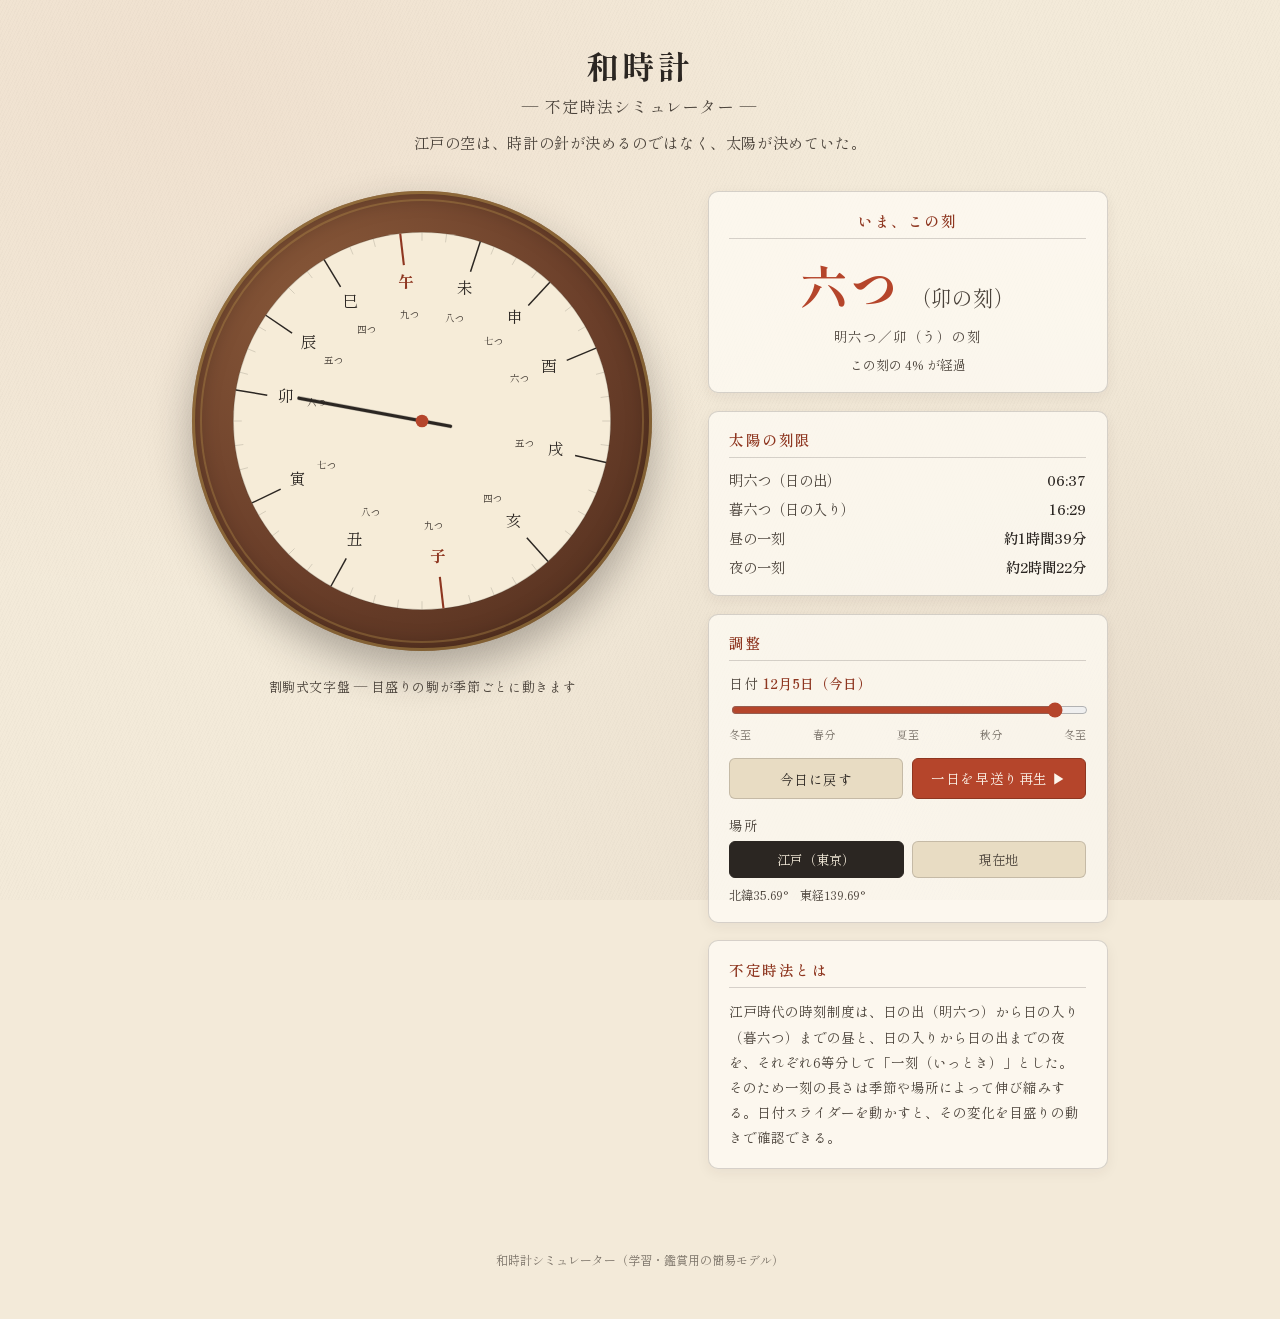
==== index_standalone.html @ 73588794 "Refactor code structure for improved readability and maintainability" ====
<!DOCTYPE html>
<html lang="ja">
<head>
<meta charset="UTF-8">
<meta name="viewport" content="width=device-width, initial-scale=1.0">
<title>和時計 ― 不定時法シミュレーター</title>
<link rel="icon" href="data:image/svg+xml,%3Csvg xmlns='http://www.w3.org/2000/svg' viewBox='0 0 100 100'%3E%3Ccircle cx='50' cy='50' r='46' fill='%236b3f2a'/%3E%3Ccircle cx='50' cy='50' r='36' fill='%23f3ead9'/%3E%3Cline x1='50' y1='50' x2='50' y2='20' stroke='%232b2622' stroke-width='4' stroke-linecap='round'/%3E%3Cline x1='50' y1='50' x2='68' y2='58' stroke='%232b2622' stroke-width='4' stroke-linecap='round'/%3E%3C/svg%3E">
<style>
:root {
  --washi: #f3ead9;
  --washi-dark: #e8dcc3;
  --ink: #2b2622;
  --ink-soft: #4a423a;
  --wood: #6b3f2a;
  --wood-dark: #4a2a1a;
  --wood-light: #8a5a3a;
  --vermillion: #b5452b;
  --vermillion-dark: #8e3620;
  --gold: #b8934a;
  --line: rgba(43, 38, 34, 0.18);
  --shadow: rgba(43, 38, 34, 0.35);
  font-size: 16px;
}

* {
  box-sizing: border-box;
}

html, body {
  margin: 0;
  padding: 0;
}

body {
  font-family: "Shippori Mincho", "Zen Old Mincho", "Hiragino Mincho ProN", serif;
  color: var(--ink);
  background-color: var(--washi);
  min-height: 100vh;
  position: relative;
  overflow-x: hidden;
}

.washi-bg {
  position: fixed;
  inset: 0;
  z-index: -1;
  background:
    radial-gradient(ellipse at 15% 10%, rgba(181, 69, 43, 0.06), transparent 45%),
    radial-gradient(ellipse at 85% 90%, rgba(107, 63, 42, 0.08), transparent 50%),
    repeating-linear-gradient(115deg, rgba(43,38,34,0.02) 0px, rgba(43,38,34,0.02) 1px, transparent 1px, transparent 3px),
    var(--washi);
}

.site-header {
  text-align: center;
  padding: 2.6rem 1rem 1.4rem;
}

.site-header h1 {
  margin: 0;
  font-size: 2rem;
  letter-spacing: 0.12em;
  font-weight: 800;
  color: var(--ink);
}

.site-header h1 .sub {
  display: block;
  font-size: 1rem;
  font-weight: 400;
  color: var(--ink-soft);
  letter-spacing: 0.08em;
  margin-top: 0.4rem;
}

.lead {
  margin: 0.8rem auto 0;
  max-width: 32rem;
  color: var(--ink-soft);
  font-size: 0.95rem;
  letter-spacing: 0.04em;
}

.layout {
  max-width: 1100px;
  margin: 0 auto;
  padding: 1rem 1.4rem 3rem;
  display: grid;
  grid-template-columns: minmax(320px, 500px) minmax(280px, 400px);
  gap: 2.2rem;
  justify-content: center;
  align-items: start;
}

@media (max-width: 860px) {
  .layout {
    grid-template-columns: 1fr;
    justify-items: center;
  }
}

.clock-panel {
  display: flex;
  flex-direction: column;
  align-items: center;
  gap: 0.8rem;
}

.clock-frame {
  width: 100%;
  max-width: 460px;
  aspect-ratio: 1 / 1;
  border-radius: 50%;
  background:
    radial-gradient(circle at 32% 28%, var(--wood-light), var(--wood) 55%, var(--wood-dark) 100%);
  padding: 18px;
  box-shadow:
    0 18px 40px var(--shadow),
    inset 0 0 0 3px rgba(184, 147, 74, 0.5),
    inset 0 0 24px rgba(0,0,0,0.35);
  position: relative;
}

.clock-frame::before {
  content: "";
  position: absolute;
  inset: 8px;
  border-radius: 50%;
  border: 2px solid rgba(184, 147, 74, 0.35);
  pointer-events: none;
}

#clockFace {
  width: 100%;
  height: 100%;
  display: block;
}

.clock-caption {
  font-size: 0.82rem;
  color: var(--ink-soft);
  letter-spacing: 0.05em;
}

.info-panel {
  display: flex;
  flex-direction: column;
  gap: 1.1rem;
  width: 100%;
}

.card {
  background: rgba(255, 252, 245, 0.72);
  border: 1px solid var(--line);
  border-radius: 10px;
  padding: 1.1rem 1.3rem;
  box-shadow: 0 4px 14px rgba(43, 38, 34, 0.06);
}

.card h2 {
  margin: 0 0 0.7rem;
  font-size: 0.92rem;
  letter-spacing: 0.1em;
  color: var(--vermillion-dark);
  font-weight: 600;
  border-bottom: 1px solid var(--line);
  padding-bottom: 0.45rem;
}

.current-koku {
  text-align: center;
}

.koku-display {
  display: flex;
  align-items: baseline;
  justify-content: center;
  gap: 0.6rem;
}

.koku-bell {
  font-size: 3rem;
  font-weight: 800;
  color: var(--vermillion);
  letter-spacing: 0.05em;
}

.koku-eto {
  font-size: 1.3rem;
  color: var(--ink-soft);
}

.koku-reading {
  margin: 0.35rem 0 0;
  font-size: 0.85rem;
  color: var(--ink-soft);
  letter-spacing: 0.06em;
}

.koku-progress {
  margin: 0.6rem 0 0;
  font-size: 0.8rem;
  color: var(--ink-soft);
}

.sun-info dl {
  display: grid;
  grid-template-columns: 1fr auto;
  row-gap: 0.5rem;
  column-gap: 1rem;
  margin: 0;
  font-size: 0.9rem;
}

.sun-info dt {
  color: var(--ink-soft);
}

.sun-info dd {
  margin: 0;
  font-weight: 600;
  text-align: right;
}

.control-row {
  margin-bottom: 1rem;
}

.control-row:last-child {
  margin-bottom: 0;
}

.control-row label,
.control-label {
  display: block;
  font-size: 0.85rem;
  color: var(--ink-soft);
  margin-bottom: 0.4rem;
  letter-spacing: 0.03em;
}

#dateLabel {
  color: var(--vermillion-dark);
  font-weight: 600;
}

input[type="range"] {
  width: 100%;
  accent-color: var(--vermillion);
}

.season-marks {
  display: flex;
  justify-content: space-between;
  font-size: 0.7rem;
  color: var(--ink-soft);
  opacity: 0.75;
  margin-top: 0.2rem;
}

.buttons-row {
  display: flex;
  gap: 0.6rem;
}

.btn {
  flex: 1;
  padding: 0.55rem 0.8rem;
  border-radius: 6px;
  border: 1px solid var(--line);
  background: var(--washi-dark);
  color: var(--ink);
  font-family: inherit;
  font-size: 0.85rem;
  letter-spacing: 0.04em;
  cursor: pointer;
  transition: transform 0.15s ease, box-shadow 0.15s ease;
}

.btn:hover {
  transform: translateY(-1px);
  box-shadow: 0 3px 8px rgba(43, 38, 34, 0.15);
}

.btn-accent {
  background: var(--vermillion);
  color: #fdf6ec;
  border-color: var(--vermillion-dark);
}

.btn-accent.is-playing {
  background: var(--vermillion-dark);
}

.location-toggle {
  display: flex;
  gap: 0.5rem;
}

.toggle-btn {
  flex: 1;
  padding: 0.5rem 0.6rem;
  border-radius: 6px;
  border: 1px solid var(--line);
  background: var(--washi-dark);
  color: var(--ink-soft);
  font-family: inherit;
  font-size: 0.82rem;
  cursor: pointer;
}

.toggle-btn.active {
  background: var(--ink);
  color: var(--washi);
  border-color: var(--ink);
}

.loc-status {
  margin: 0.5rem 0 0;
  font-size: 0.78rem;
  color: var(--ink-soft);
}

.note p {
  margin: 0;
  font-size: 0.85rem;
  line-height: 1.85;
  color: var(--ink-soft);
}

.site-footer {
  text-align: center;
  padding: 1.4rem 1rem 2.4rem;
  font-size: 0.75rem;
  color: var(--ink-soft);
  opacity: 0.7;
}

/* --- SVG clock face elements (classes used by script.js) --- */
.face-ring {
  fill: #f6ecd8;
  stroke: rgba(43,38,34,0.2);
  stroke-width: 1;
}

.face-center-dot {
  fill: var(--vermillion);
}

.koma-line {
  stroke: var(--ink);
  stroke-width: 1.4;
}

.koma-line.is-major {
  stroke: var(--vermillion-dark);
  stroke-width: 2;
}

.koma-label {
  font-family: "Shippori Mincho", serif;
  fill: var(--ink);
  font-size: 15px;
  text-anchor: middle;
  dominant-baseline: middle;
}

.koma-label.is-major {
  fill: var(--vermillion-dark);
  font-weight: 700;
}

.koma-sublabel {
  font-family: "Shippori Mincho", serif;
  fill: var(--ink-soft);
  font-size: 9px;
  text-anchor: middle;
  dominant-baseline: middle;
}

.day-arc {
  fill: rgba(184, 147, 74, 0.18);
}

.night-arc {
  fill: rgba(43, 38, 34, 0.10);
}

.hand {
  stroke: var(--ink);
  stroke-width: 3;
  stroke-linecap: round;
}

.hand-shadow {
  stroke: rgba(0,0,0,0.25);
  stroke-width: 4;
  stroke-linecap: round;
}

</style>
<link rel="preconnect" href="https://fonts.googleapis.com">
<link rel="preconnect" href="https://fonts.gstatic.com" crossorigin>
<link href="https://fonts.googleapis.com/css2?family=Shippori+Mincho:wght@400;600;800&family=Zen+Old+Mincho:wght@400;600&display=swap" rel="stylesheet">
</head>
<body>
<div class="washi-bg"></div>

<header class="site-header">
  <h1>和時計 <span class="sub">― 不定時法シミュレーター ―</span></h1>
  <p class="lead">江戸の空は、時計の針が決めるのではなく、太陽が決めていた。</p>
</header>

<main class="layout">

  <section class="clock-panel">
    <div class="clock-frame">
      <svg id="clockFace" viewBox="0 0 400 400" role="img" aria-label="和時計文字盤"></svg>
    </div>
    <p class="clock-caption">割駒式文字盤 ― 目盛りの駒が季節ごとに動きます</p>
  </section>

  <section class="info-panel">

    <div class="card current-koku">
      <h2>いま、この刻</h2>
      <div class="koku-display">
        <span id="kokuBell" class="koku-bell">―</span>
        <span id="kokuEto" class="koku-eto">―</span>
      </div>
      <p id="kokuReading" class="koku-reading">―</p>
      <p class="koku-progress"><span id="kokuProgressText">―</span></p>
    </div>

    <div class="card sun-info">
      <h2>太陽の刻限</h2>
      <dl>
        <dt>明六つ（日の出）</dt><dd id="sunriseTime">―</dd>
        <dt>暮六つ（日の入り）</dt><dd id="sunsetTime">―</dd>
        <dt>昼の一刻</dt><dd id="dayKokuLen">―</dd>
        <dt>夜の一刻</dt><dd id="nightKokuLen">―</dd>
      </dl>
    </div>

    <div class="card controls">
      <h2>調整</h2>

      <div class="control-row">
        <label for="dateSlider">日付 <span id="dateLabel">―</span></label>
        <input type="range" id="dateSlider" min="0" max="365" step="1">
        <div class="season-marks">
          <span>冬至</span><span>春分</span><span>夏至</span><span>秋分</span><span>冬至</span>
        </div>
      </div>

      <div class="control-row buttons-row">
        <button id="todayBtn" class="btn">今日に戻す</button>
        <button id="playBtn" class="btn btn-accent">一日を早送り再生 ▶</button>
      </div>

      <div class="control-row">
        <span class="control-label">場所</span>
        <div class="location-toggle">
          <button id="locEdoBtn" class="toggle-btn active" data-loc="edo">江戸（東京）</button>
          <button id="locHereBtn" class="toggle-btn" data-loc="here">現在地</button>
        </div>
        <p id="locStatus" class="loc-status">北緯35.69°　東経139.69°</p>
      </div>

    </div>

    <div class="card note">
      <h2>不定時法とは</h2>
      <p>
        江戸時代の時刻制度は、日の出（明六つ）から日の入り（暮六つ）までの昼と、日の入りから日の出までの夜を、それぞれ6等分して「一刻（いっとき）」とした。そのため一刻の長さは季節や場所によって伸び縮みする。日付スライダーを動かすと、その変化を目盛りの動きで確認できる。
      </p>
    </div>

  </section>

</main>

<footer class="site-footer">
  <p>和時計シミュレーター（学習・鑑賞用の簡易モデル）</p>
</footer>

<script>
"use strict";

/* =========================================================================
 * 和時計シミュレーター
 * -------------------------------------------------------------------------
 * 江戸時代の不定時法（昼夜をそれぞれ6等分し、季節によって一刻の長さが
 * 伸び縮みする時刻制度）を、実際の天文計算（日の出・日の入り時刻）に基づいて
 * 再現する。文字盤は「割駒式」を模し、針は24時間で等速回転する一方、
 * 十二支・鐘の数の目盛り（駒）は季節ごとの昼夜の境目に合わせて位置を変える。
 * ========================================================================= */

(() => {

  /* ------------------------------------------------------------------- *
   * 1. 天文計算：日の出・日の入り時刻
   *    Sunrise equation (NOAA簡易式 / Wikipedia "Sunrise equation" 準拠)
   * ------------------------------------------------------------------- */

  const toRad = (deg) => (deg * Math.PI) / 180;
  const toDeg = (rad) => (rad * 180) / Math.PI;
  const normDeg = (deg) => ((deg % 360) + 360) % 360;
  const clamp = (v, lo, hi) => Math.max(lo, Math.min(hi, v));

  // グレゴリオ暦 y/m/d（正午UTC相当）からユリウス日番号を求める
  function toJulianDayNumber(y, m, d) {
    const a = Math.floor((14 - m) / 12);
    const y2 = y + 4800 - a;
    const m2 = m + 12 * a - 3;
    return (
      d +
      Math.floor((153 * m2 + 2) / 5) +
      365 * y2 +
      Math.floor(y2 / 4) -
      Math.floor(y2 / 100) +
      Math.floor(y2 / 400) -
      32045
    );
  }

  // ユリウス日（小数）→ JS Date（UTC基準の絶対時刻）
  function julianToDate(jd) {
    const millis = (jd - 2440587.5) * 86400000;
    return new Date(millis);
  }

  /**
   * 指定の暦日・緯度・経度における日の出・日の入り時刻を算出する。
   * 大気差・太陽視半径を考慮した仰角 -0.833° を地平線基準として使用。
   * 均時差・太陽の視赤緯の年変化も含む実用的な精度（誤差 概ね±1分程度）。
   *
   * @param {number} y 西暦年
   * @param {number} m 月(1-12)
   * @param {number} d 日
   * @param {number} lat 緯度（北緯 正）
   * @param {number} lonDeg 経度（東経 正）
   * @returns {{sunrise: Date, sunset: Date, transit: Date} | {polar: 'day'|'night'}}
   */
  function computeSunTimes(y, m, d, lat, lonDeg) {
    const JD = toJulianDayNumber(y, m, d);
    const lw = -lonDeg; // 式は西経を正とする慣習のため符号反転
    const n = Math.round(JD - 2451545.0009 - lw / 360);
    const Jstar = 2451545.0009 + lw / 360 + n;

    const M_deg = normDeg(357.5291 + 0.98560028 * (Jstar - 2451545));
    const M = toRad(M_deg);
    const C = 1.9148 * Math.sin(M) + 0.02 * Math.sin(2 * M) + 0.0003 * Math.sin(3 * M);
    const lambda_deg = normDeg(M_deg + 102.9372 + C + 180);
    const lambda = toRad(lambda_deg);

    const Jtransit = Jstar + 0.0053 * Math.sin(M) - 0.0069 * Math.sin(2 * lambda);
    const delta = Math.asin(Math.sin(lambda) * Math.sin(toRad(23.4397)));
    const phi = toRad(lat);

    const cosOmega0 =
      (Math.sin(toRad(-0.833)) - Math.sin(phi) * Math.sin(delta)) /
      (Math.cos(phi) * Math.cos(delta));

    if (cosOmega0 > 1) return { polar: "night" }; // 極夜
    if (cosOmega0 < -1) return { polar: "day" }; // 白夜

    const omega0_deg = toDeg(Math.acos(clamp(cosOmega0, -1, 1)));
    const Jrise = Jtransit - omega0_deg / 360;
    const Jset = Jtransit + omega0_deg / 360;

    return {
      sunrise: julianToDate(Jrise),
      sunset: julianToDate(Jset),
      transit: julianToDate(Jtransit),
    };
  }

  /* ------------------------------------------------------------------- *
   * 2. 不定時法：刻・十二支・鐘の数への変換
   * ------------------------------------------------------------------- */

  // 昼の6区分（明六つ→暮六つ手前まで）と夜の6区分（暮六つ→明六つ手前まで）
  const DAY_KOKU = [
    { eto: "卯", etoReading: "う", bell: "六つ", bellNum: 6, kind: "明六つ", major: false },
    { eto: "辰", etoReading: "たつ", bell: "五つ", bellNum: 5, kind: null, major: false },
    { eto: "巳", etoReading: "み", bell: "四つ", bellNum: 4, kind: null, major: false },
    { eto: "午", etoReading: "うま", bell: "九つ", bellNum: 9, kind: "正午", major: true },
    { eto: "未", etoReading: "ひつじ", bell: "八つ", bellNum: 8, kind: null, major: false },
    { eto: "申", etoReading: "さる", bell: "七つ", bellNum: 7, kind: null, major: false },
  ];

  const NIGHT_KOKU = [
    { eto: "酉", etoReading: "とり", bell: "六つ", bellNum: 6, kind: "暮六つ", major: false },
    { eto: "戌", etoReading: "いぬ", bell: "五つ", bellNum: 5, kind: null, major: false },
    { eto: "亥", etoReading: "い", bell: "四つ", bellNum: 4, kind: null, major: false },
    { eto: "子", etoReading: "ね", bell: "九つ", bellNum: 9, kind: "正子", major: true },
    { eto: "丑", etoReading: "うし", bell: "八つ", bellNum: 8, kind: null, major: false },
    { eto: "寅", etoReading: "とら", bell: "七つ", bellNum: 7, kind: null, major: false },
  ];

  /**
   * localYMDに対する太陽時刻（前日・当日・翌日）から、12個の刻の境界時刻の
   * 一覧（十二支・鐘の数ラベル付き）と、指定した瞬間 instant がどの刻に
   * 属するかを求める。
   */
  function buildWadokeiCycle(sunYesterday, sunToday, sunTomorrow, instant) {
    // 「アンカー」となる基準日を決める：instant が本日の日の出以降なら本日、
    // まだ日の出前（＝前夜の続き）なら前日を基準に12境界を組み立てる。
    let anchorSunrise, anchorSunset, followingSunrise;
    if (instant >= sunToday.sunrise) {
      anchorSunrise = sunToday.sunrise;
      anchorSunset = sunToday.sunset;
      followingSunrise = sunTomorrow.sunrise;
    } else {
      anchorSunrise = sunYesterday.sunrise;
      anchorSunset = sunYesterday.sunset;
      followingSunrise = sunToday.sunrise;
    }

    const dayKokuMs = (anchorSunset - anchorSunrise) / 6;
    const nightKokuMs = (followingSunrise - anchorSunset) / 6;

    const boundaries = [];
    for (let i = 0; i < 6; i++) {
      boundaries.push({
        time: new Date(anchorSunrise.getTime() + dayKokuMs * i),
        ...DAY_KOKU[i],
        periodMs: dayKokuMs,
      });
    }
    for (let i = 0; i < 6; i++) {
      boundaries.push({
        time: new Date(anchorSunset.getTime() + nightKokuMs * i),
        ...NIGHT_KOKU[i],
        periodMs: nightKokuMs,
      });
    }

    // instant が属する区間を特定
    let currentIndex = boundaries.length - 1;
    for (let i = 0; i < boundaries.length; i++) {
      const start = boundaries[i].time;
      const end = i + 1 < boundaries.length ? boundaries[i + 1].time : followingSunrise;
      if (instant >= start && instant < end) {
        currentIndex = i;
        break;
      }
    }
    const current = boundaries[currentIndex];
    const currentEnd =
      currentIndex + 1 < boundaries.length ? boundaries[currentIndex + 1].time : followingSunrise;
    const progress = clamp((instant - current.time) / (currentEnd - current.time), 0, 1);

    return {
      boundaries,
      followingSunrise,
      current,
      currentIndex,
      progress,
      dayKokuMs,
      nightKokuMs,
      anchorSunrise,
      anchorSunset,
    };
  }

  /* ------------------------------------------------------------------- *
   * 3. 時刻・タイムゾーンのユーティリティ
   * ------------------------------------------------------------------- */

  // 指定タイムゾーンでの instant の年月日（ローカル暦日）を取得
  function getLocalYMD(instant, timeZone) {
    const fmt = new Intl.DateTimeFormat("en-US", {
      timeZone,
      year: "numeric",
      month: "2-digit",
      day: "2-digit",
    });
    const parts = Object.fromEntries(fmt.formatToParts(instant).map((p) => [p.type, p.value]));
    return { y: Number(parts.year), m: Number(parts.month), d: Number(parts.day) };
  }

  // 指定タイムゾーンでの instant の「時刻（0-24の小数）」を取得
  function getLocalHourFloat(instant, timeZone) {
    const fmt = new Intl.DateTimeFormat("en-US", {
      timeZone,
      hour: "2-digit",
      minute: "2-digit",
      second: "2-digit",
      hourCycle: "h23",
    });
    const parts = Object.fromEntries(fmt.formatToParts(instant).map((p) => [p.type, p.value]));
    return Number(parts.hour) + Number(parts.minute) / 60 + Number(parts.second) / 3600;
  }

  function shiftYMD(ymd, deltaDays) {
    // Y/M/D のみを UTC 正午起点で加減算する（時刻情報を持たない暦日演算）
    const base = Date.UTC(ymd.y, ymd.m - 1, ymd.d, 12);
    const shifted = new Date(base + deltaDays * 86400000);
    return { y: shifted.getUTCFullYear(), m: shifted.getUTCMonth() + 1, d: shifted.getUTCDate() };
  }

  function fmtTime(date, timeZone) {
    return date.toLocaleTimeString("ja-JP", {
      timeZone,
      hour: "2-digit",
      minute: "2-digit",
      hour12: false,
    });
  }

  function fmtDuration(ms) {
    const totalMin = Math.round(ms / 60000);
    const h = Math.floor(totalMin / 60);
    const m = totalMin % 60;
    if (h > 0) return `約${h}時間${m}分`;
    return `約${m}分`;
  }

  /* ------------------------------------------------------------------- *
   * 4. アプリケーション状態
   * ------------------------------------------------------------------- */

  const EDO = { lat: 35.6895, lon: 139.6917, timeZone: "Asia/Tokyo", label: "江戸（東京）" };

  const state = {
    location: { ...EDO },
    locationMode: "edo", // 'edo' | 'here'
    dateOffsetDays: 0, // スライダーによる「今日」からの日数オフセット
    fastForward: null, // 早送り再生中の状態（null なら通常のリアルタイム表示）
  };

  const todayYMD = (() => {
    const d = new Date();
    return { y: d.getFullYear(), m: d.getMonth() + 1, d: d.getDate() };
  })();

  function isLeapYear(y) {
    return (y % 4 === 0 && y % 100 !== 0) || y % 400 === 0;
  }
  const daysInYear = isLeapYear(todayYMD.y) ? 366 : 365;

  function simulatedYMD() {
    return shiftYMD(todayYMD, state.dateOffsetDays);
  }

  /* ------------------------------------------------------------------- *
   * 5. SVG 文字盤の描画
   * ------------------------------------------------------------------- */

  const SVG_NS = "http://www.w3.org/2000/svg";
  const svg = document.getElementById("clockFace");
  const CX = 200, CY = 200;
  const R_OUTER = 178, R_KOMA_OUT = 178, R_KOMA_IN = 148;
  const R_LABEL = 130, R_SUBLABEL = 100, R_ARC = 178, R_HAND = 118, R_HAND_MINOR = 78;

  function angleForHour(hourFloat) {
    // 12時（正午）を真上(0deg)、時計回りを正の角度とする
    return ((hourFloat - 12) / 24) * 360;
  }

  function polarToXY(r, angleDeg) {
    const rad = toRad(angleDeg);
    return { x: CX + r * Math.sin(rad), y: CY - r * Math.cos(rad) };
  }

  function arcPath(rInner, rOuter, angleStart, angleEnd) {
    // angleStart→angleEnd（時計回り、常に0-360の範囲に正規化して短経路優先ではなく実角度差を使用）
    let a0 = angleStart, a1 = angleEnd;
    if (a1 < a0) a1 += 360;
    const large = a1 - a0 > 180 ? 1 : 0;
    const p0 = polarToXY(rOuter, a0);
    const p1 = polarToXY(rOuter, a1);
    const p2 = polarToXY(rInner, a1);
    const p3 = polarToXY(rInner, a0);
    return [
      `M ${p0.x} ${p0.y}`,
      `A ${rOuter} ${rOuter} 0 ${large} 1 ${p1.x} ${p1.y}`,
      `L ${p2.x} ${p2.y}`,
      `A ${rInner} ${rInner} 0 ${large} 0 ${p3.x} ${p3.y}`,
      "Z",
    ].join(" ");
  }

  function el(tag, attrs) {
    const node = document.createElementNS(SVG_NS, tag);
    for (const [k, v] of Object.entries(attrs)) node.setAttribute(k, v);
    return node;
  }

  function renderClockFace(cycle, nowHourAngle, timeZone) {
    svg.innerHTML = "";

    // 昼夜の帯（明六つ〜暮六つが昼、残りが夜）
    const dayStartAngle = angleForHour(getLocalHourFloat(cycle.anchorSunrise, timeZone));
    const dayEndAngle = angleForHour(getLocalHourFloat(cycle.anchorSunset, timeZone));
    svg.appendChild(el("path", { d: arcPath(0, R_ARC, 0, 360), class: "night-arc" }));
    svg.appendChild(
      el("path", { d: arcPath(0, R_ARC, dayStartAngle, dayEndAngle), class: "day-arc" })
    );

    // 外周の輪
    svg.appendChild(el("circle", { cx: CX, cy: CY, r: R_OUTER, class: "face-ring" }));

    // 12の駒（十二支・鐘の数の目盛り）
    cycle.boundaries.forEach((b) => {
      const hourFloat = getLocalHourFloat(b.time, timeZone);
      const angle = angleForHour(hourFloat);
      const pOut = polarToXY(R_KOMA_OUT, angle);
      const pIn = polarToXY(R_KOMA_IN, angle);
      svg.appendChild(
        el("line", {
          x1: pIn.x, y1: pIn.y, x2: pOut.x, y2: pOut.y,
          class: `koma-line${b.major ? " is-major" : ""}`,
        })
      );
      const pLabel = polarToXY(R_LABEL, angle);
      const label = el("text", { x: pLabel.x, y: pLabel.y, class: `koma-label${b.major ? " is-major" : ""}` });
      label.textContent = b.eto;
      svg.appendChild(label);

      const pSub = polarToXY(R_SUBLABEL, angle);
      const sub = el("text", { x: pSub.x, y: pSub.y, class: "koma-sublabel" });
      sub.textContent = b.bell;
      svg.appendChild(sub);
    });

    // 分割線の細目（各刻をさらに視覚的に区切る補助目盛り、任意の飾り）
    for (let i = 0; i < 48; i++) {
      const angle = i * 7.5;
      const isBoundaryNear = cycle.boundaries.some((b) => {
        const ba = angleForHour(getLocalHourFloat(b.time, timeZone));
        return Math.abs(((angle - ba + 540) % 360) - 180) < 3.75;
      });
      if (isBoundaryNear) continue;
      const pOut = polarToXY(R_KOMA_OUT, angle);
      const pIn = polarToXY(R_KOMA_OUT - 8, angle);
      svg.appendChild(
        el("line", {
          x1: pIn.x, y1: pIn.y, x2: pOut.x, y2: pOut.y,
          stroke: "rgba(43,38,34,0.25)", "stroke-width": 0.6,
        })
      );
    }

    // 針（現在時刻を指す。二重描画で影をつける）
    const handEnd = polarToXY(R_HAND, nowHourAngle);
    const handBack = polarToXY(R_HAND_MINOR * 0.35, nowHourAngle + 180);
    svg.appendChild(
      el("line", { x1: handBack.x, y1: handBack.y, x2: handEnd.x, y2: handEnd.y, class: "hand-shadow" })
    );
    svg.appendChild(
      el("line", { x1: handBack.x, y1: handBack.y, x2: handEnd.x, y2: handEnd.y, class: "hand" })
    );
    svg.appendChild(el("circle", { cx: CX, cy: CY, r: 6, class: "face-center-dot" }));
  }

  /* ------------------------------------------------------------------- *
   * 6. 情報パネルの更新
   * ------------------------------------------------------------------- */

  const $ = (id) => document.getElementById(id);

  function updateInfoPanel(cycle, sunToday, sunTomorrow, timeZone) {
    $("kokuBell").textContent = cycle.current.bell;
    $("kokuEto").textContent = `（${cycle.current.eto}の刻）`;
    const kindText = cycle.current.kind ? `${cycle.current.kind}／` : "";
    $("kokuReading").textContent = `${kindText}${cycle.current.eto}（${cycle.current.etoReading}）の刻`;
    $("kokuProgressText").textContent = `この刻の ${Math.round(cycle.progress * 100)}% が経過`;

    $("sunriseTime").textContent = fmtTime(sunToday.sunrise, timeZone);
    $("sunsetTime").textContent = fmtTime(sunToday.sunset, timeZone);

    const dayLenMs = sunToday.sunset - sunToday.sunrise;
    const nightLenMs = sunTomorrow.sunrise - sunToday.sunset;
    $("dayKokuLen").textContent = fmtDuration(dayLenMs / 6);
    $("nightKokuLen").textContent = fmtDuration(nightLenMs / 6);
  }

  /* ------------------------------------------------------------------- *
   * 7. メインループ
   * ------------------------------------------------------------------- */

  function render(instant) {
    const loc = state.location;
    const ymd = getLocalYMD(instant, loc.timeZone);
    const yesterdayYMD = shiftYMD(ymd, -1);
    const tomorrowYMD = shiftYMD(ymd, 1);

    const sunYesterday = computeSunTimes(yesterdayYMD.y, yesterdayYMD.m, yesterdayYMD.d, loc.lat, loc.lon);
    const sunToday = computeSunTimes(ymd.y, ymd.m, ymd.d, loc.lat, loc.lon);
    const sunTomorrow = computeSunTimes(tomorrowYMD.y, tomorrowYMD.m, tomorrowYMD.d, loc.lat, loc.lon);

    if (sunToday.polar || sunYesterday.polar || sunTomorrow.polar) {
      // 極域（白夜・極夜）で日の出入りが定義できない場合のフォールバック表示
      $("kokuBell").textContent = "―";
      $("kokuEto").textContent = "";
      $("kokuReading").textContent = "この地・この日は白夜／極夜のため、不定時法が定義できません。";
      $("kokuProgressText").textContent = "";
      return;
    }

    const cycle = buildWadokeiCycle(sunYesterday, sunToday, sunTomorrow, instant);
    const nowHourAngle = angleForHour(getLocalHourFloat(instant, loc.timeZone));

    renderClockFace(cycle, nowHourAngle, loc.timeZone);
    updateInfoPanel(cycle, sunToday, sunTomorrow, loc.timeZone);
  }

  function currentInstant() {
    if (state.fastForward) {
      const elapsedReal = performance.now() - state.fastForward.startPerf;
      const simMs =
        state.fastForward.dayStart.getTime() + elapsedReal * state.fastForward.speed;
      return new Date(simMs);
    }
    return new Date(Date.now() + state.dateOffsetDays * 86400000);
  }

  function tick() {
    const instant = currentInstant();

    if (state.fastForward) {
      const elapsedMs = instant - state.fastForward.dayStart;
      if (elapsedMs >= 24 * 3600 * 1000) {
        stopFastForward();
        return; // stopFastForward が再描画も行う
      }
    }

    render(instant);
  }

  let tickHandle = null;
  function startTicking() {
    if (tickHandle) return;
    tick();
    tickHandle = setInterval(tick, state.fastForward ? 60 : 1000);
  }
  function restartTicking() {
    if (tickHandle) clearInterval(tickHandle);
    tickHandle = null;
    startTicking();
  }

  /* ------------------------------------------------------------------- *
   * 8. 早送り再生
   * ------------------------------------------------------------------- */

  const playBtn = $("playBtn");

  function startFastForward() {
    const ymd = simulatedYMD();
    // その日のローカル正午UTC相当を起点に、日付境界をまたがない範囲で1日分を早送り
    const dayStart = new Date(Date.UTC(ymd.y, ymd.m - 1, ymd.d, 0, 0, 0));
    const speed = (24 * 3600 * 1000) / 18000; // 24時間を実時間18秒で一周
    state.fastForward = { startPerf: performance.now(), dayStart, speed };
    playBtn.textContent = "早送り再生を停止 ■";
    playBtn.classList.add("is-playing");
    restartTicking();
  }

  function stopFastForward() {
    state.fastForward = null;
    playBtn.textContent = "一日を早送り再生 ▶";
    playBtn.classList.remove("is-playing");
    restartTicking();
  }

  playBtn.addEventListener("click", () => {
    if (state.fastForward) stopFastForward();
    else startFastForward();
  });

  /* ------------------------------------------------------------------- *
   * 9. 日付スライダー・場所切替UI
   * ------------------------------------------------------------------- */

  const dateSlider = $("dateSlider");
  const dateLabel = $("dateLabel");
  const todayBtn = $("todayBtn");
  const locEdoBtn = $("locEdoBtn");
  const locHereBtn = $("locHereBtn");
  const locStatus = $("locStatus");

  dateSlider.min = 0;
  dateSlider.max = daysInYear - 1;

  const todayDayOfYear = (() => {
    const start = Date.UTC(todayYMD.y, 0, 1);
    const cur = Date.UTC(todayYMD.y, todayYMD.m - 1, todayYMD.d);
    return Math.round((cur - start) / 86400000);
  })();
  dateSlider.value = todayDayOfYear;

  function formatSimulatedDateLabel() {
    const ymd = simulatedYMD();
    const isToday = state.dateOffsetDays === 0;
    return `${ymd.m}月${ymd.d}日${isToday ? "（今日）" : ""}`;
  }

  function onDateSliderChange() {
    const dayOfYear = Number(dateSlider.value);
    state.dateOffsetDays = dayOfYear - todayDayOfYear;
    dateLabel.textContent = formatSimulatedDateLabel();
    if (state.fastForward) stopFastForward();
    else restartTicking();
  }

  dateSlider.addEventListener("input", onDateSliderChange);

  todayBtn.addEventListener("click", () => {
    dateSlider.value = todayDayOfYear;
    onDateSliderChange();
  });

  function setLocation(mode) {
    state.locationMode = mode;
    locEdoBtn.classList.toggle("active", mode === "edo");
    locHereBtn.classList.toggle("active", mode === "here");

    if (mode === "edo") {
      state.location = { ...EDO };
      locStatus.textContent = "北緯35.69°　東経139.69°（東京・旧江戸）";
      restartTicking();
      return;
    }

    locStatus.textContent = "現在地を取得中…";
    if (!navigator.geolocation) {
      locStatus.textContent = "この環境では位置情報を取得できません。江戸の座標を使用します。";
      state.location = { ...EDO };
      restartTicking();
      return;
    }
    navigator.geolocation.getCurrentPosition(
      (pos) => {
        const tz = Intl.DateTimeFormat().resolvedOptions().timeZone || "Asia/Tokyo";
        state.location = {
          lat: pos.coords.latitude,
          lon: pos.coords.longitude,
          timeZone: tz,
          label: "現在地",
        };
        locStatus.textContent = `北緯${pos.coords.latitude.toFixed(2)}°　東経${pos.coords.longitude.toFixed(2)}°`;
        restartTicking();
      },
      () => {
        locStatus.textContent = "位置情報の取得が許可されませんでした。江戸の座標を使用します。";
        locEdoBtn.classList.add("active");
        locHereBtn.classList.remove("active");
        state.locationMode = "edo";
        state.location = { ...EDO };
        restartTicking();
      },
      { timeout: 8000 }
    );
  }

  locEdoBtn.addEventListener("click", () => setLocation("edo"));
  locHereBtn.addEventListener("click", () => setLocation("here"));

  /* ------------------------------------------------------------------- *
   * 10. 初期化
   * ------------------------------------------------------------------- */

  dateLabel.textContent = formatSimulatedDateLabel();
  startTicking();
})();

</script>
</body>
</html>
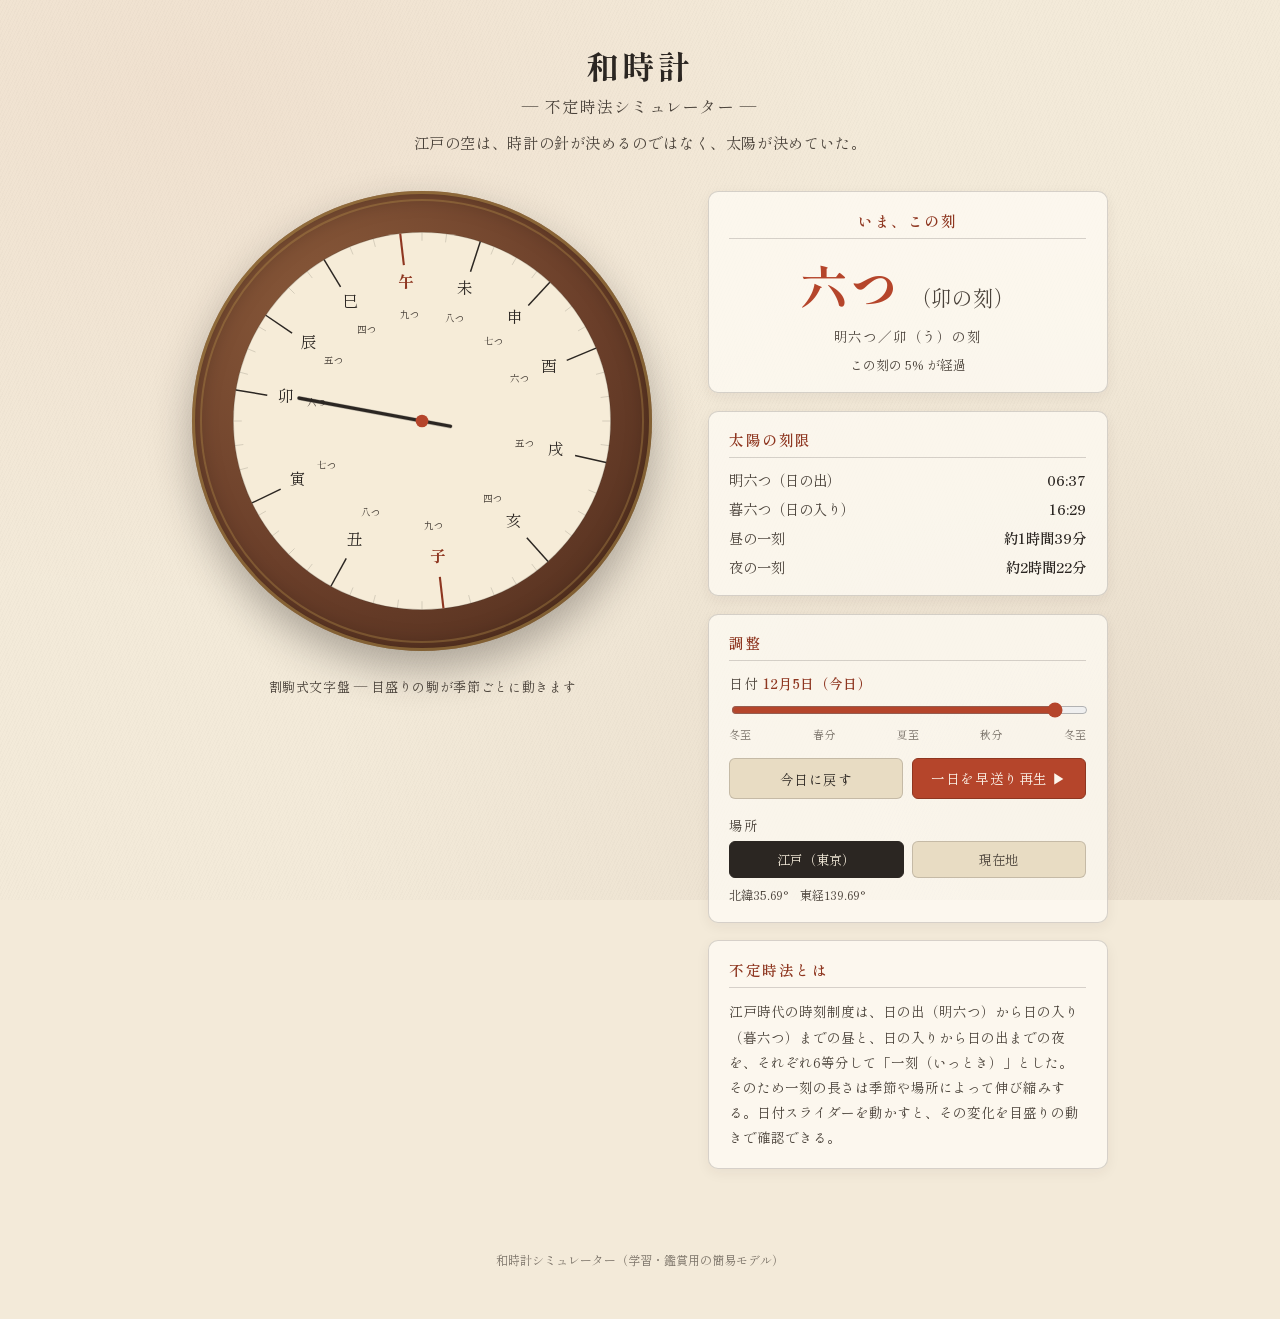
==== commit 1c015ae7: "レスポンシブデザインの改善：メディアクエリを追加し、レイアウトの調整を行いました" ====
--- a/index_standalone.html
+++ b/index_standalone.html
@@ -86,16 +86,54 @@
   margin: 0 auto;
   padding: 1rem 1.4rem 3rem;
   display: grid;
-  grid-template-columns: minmax(320px, 500px) minmax(280px, 400px);
+  grid-template-columns: minmax(300px, 500px) minmax(260px, 400px);
   gap: 2.2rem;
   justify-content: center;
   align-items: start;
 }
 
-@media (max-width: 860px) {
+/* タブレット幅：2カラムは維持しつつ、詰めて収める */
+@media (max-width: 980px) {
+  .layout {
+    grid-template-columns: minmax(280px, 380px) minmax(240px, 340px);
+    gap: 1.5rem;
+  }
+  .clock-frame {
+    max-width: 340px;
+  }
+}
+
+/* スマートフォン幅：1カラムに積む */
+@media (max-width: 700px) {
   .layout {
     grid-template-columns: 1fr;
     justify-items: center;
+  }
+  .clock-frame {
+    max-width: 460px;
+  }
+}
+
+/* 横向き（ランドスケープ）のスマートフォンなど、縦が狭い場合は
+   1カラムだと縦スクロールが過大になるため、幅に余裕がなくても
+   2カラムを維持して画面内に収める */
+@media (max-height: 500px) and (orientation: landscape) {
+  .site-header {
+    padding: 1rem 1rem 0.6rem;
+  }
+  .lead {
+    display: none;
+  }
+  .layout {
+    grid-template-columns: minmax(240px, 320px) minmax(220px, 320px);
+    gap: 1.2rem;
+    padding-top: 0.4rem;
+  }
+  .clock-frame {
+    max-width: 300px;
+  }
+  .card {
+    padding: 0.8rem 1rem;
   }
 }
 
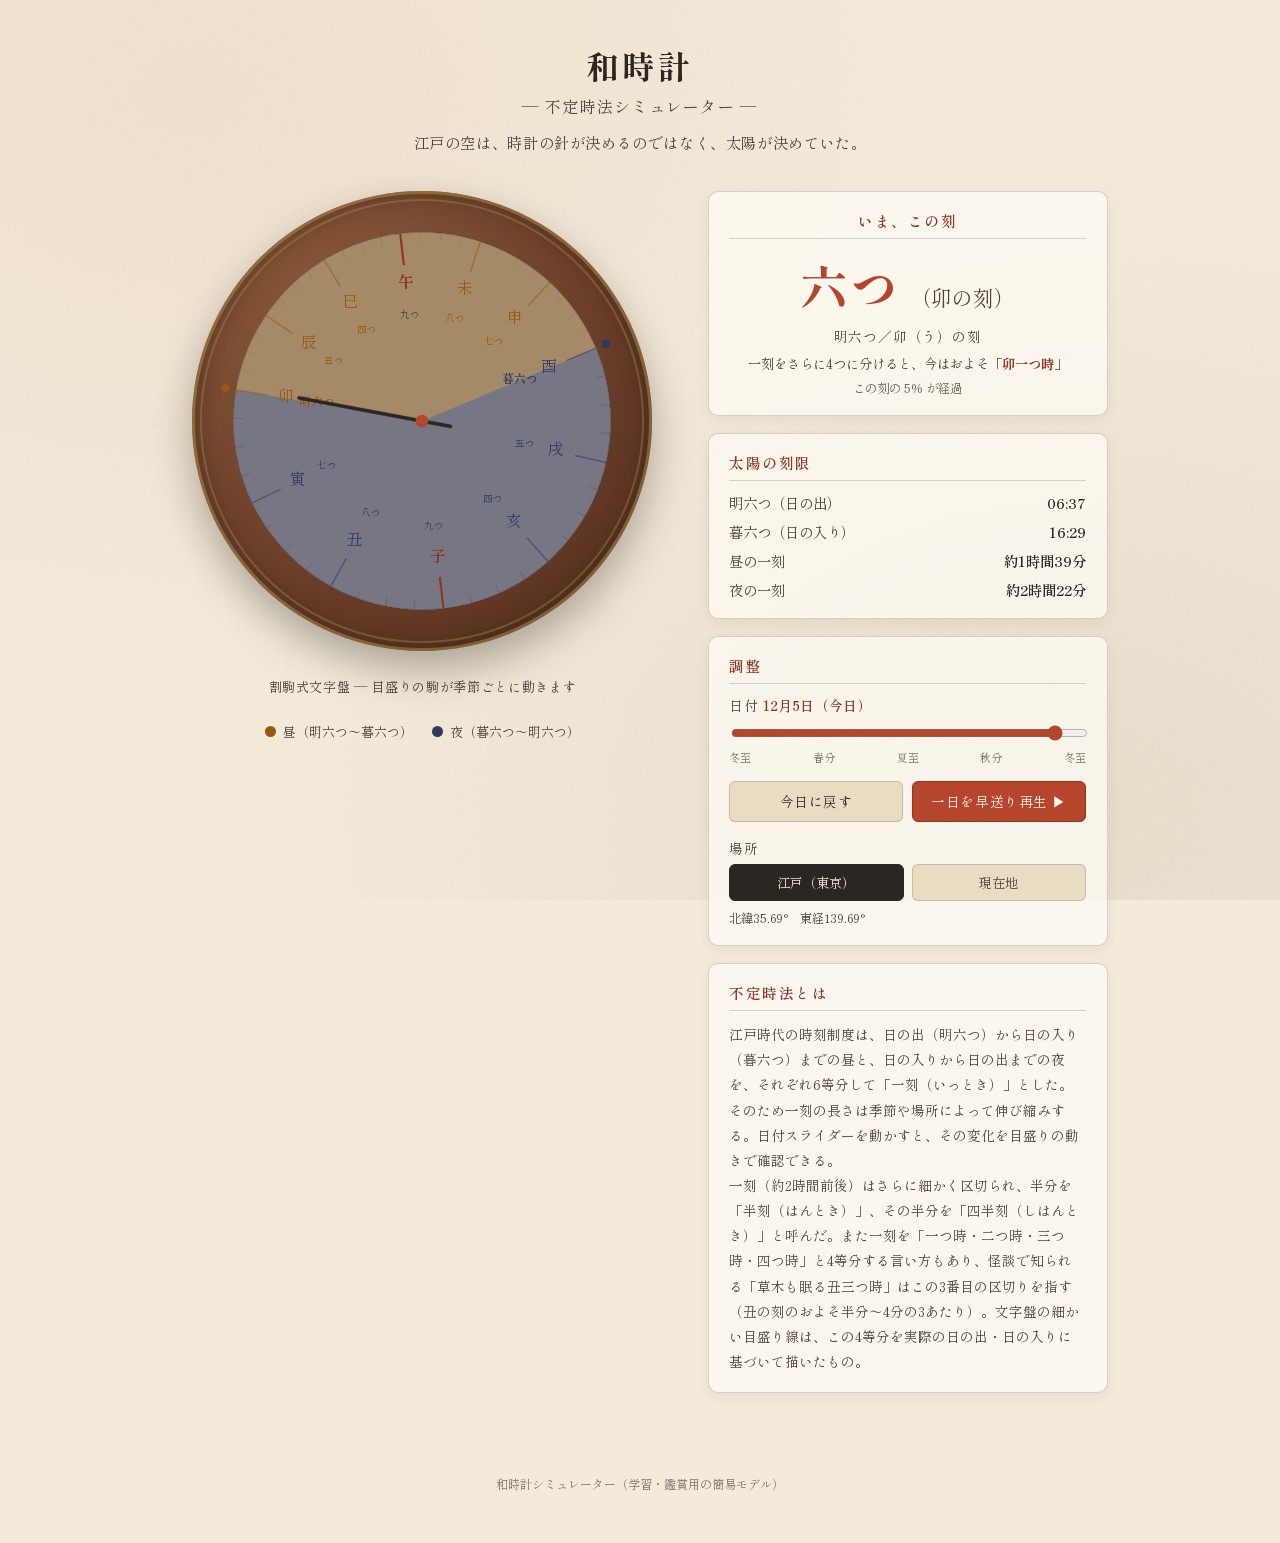
==== commit 05959936: "昼夜の色分けと一刻の細分化を追加し、レイアウトを調整" ====
--- a/index_standalone.html
+++ b/index_standalone.html
@@ -19,6 +19,15 @@
   --gold: #b8934a;
   --line: rgba(43, 38, 34, 0.18);
   --shadow: rgba(43, 38, 34, 0.35);
+
+  /* 昼夜の色分け（文字盤・凡例で共通使用） */
+  --day-ink: #96590f;
+  --day-arc: rgba(233, 168, 61, 0.4);
+  --day-arc-strong: rgba(224, 150, 32, 0.6);
+  --night-ink: #313868;
+  --night-arc: rgba(28, 33, 71, 0.58);
+  --night-arc-strong: rgba(20, 24, 56, 0.72);
+
   font-size: 16px;
 }
 
@@ -103,7 +112,9 @@
   }
 }
 
-/* スマートフォン幅：1カラムに積む */
+/* スマートフォン幅：1カラムに積む。
+   文字盤の駒が動く様子を見ながら日付を調整できるよう、
+   「調整」カード（日付スライダー）を文字盤の直下に繰り上げる。 */
 @media (max-width: 700px) {
   .layout {
     grid-template-columns: 1fr;
@@ -111,6 +122,9 @@
   }
   .clock-frame {
     max-width: 460px;
+  }
+  .controls {
+    order: -1;
   }
 }
 
@@ -180,6 +194,34 @@
   letter-spacing: 0.05em;
 }
 
+.clock-legend {
+  display: flex;
+  gap: 1.2rem;
+  font-size: 0.8rem;
+  color: var(--ink-soft);
+}
+
+.clock-legend .legend-item {
+  display: inline-flex;
+  align-items: center;
+  gap: 0.4rem;
+}
+
+.clock-legend .swatch {
+  width: 0.7rem;
+  height: 0.7rem;
+  border-radius: 50%;
+  display: inline-block;
+}
+
+.clock-legend .legend-day .swatch {
+  background: var(--day-ink);
+}
+
+.clock-legend .legend-night .swatch {
+  background: var(--night-ink);
+}
+
 .info-panel {
   display: flex;
   flex-direction: column;
@@ -235,10 +277,22 @@
   letter-spacing: 0.06em;
 }
 
+.koku-quarter {
+  margin: 0.5rem 0 0;
+  font-size: 0.83rem;
+  color: var(--ink-soft);
+}
+
+.koku-quarter strong {
+  color: var(--vermillion-dark);
+  font-weight: 700;
+}
+
 .koku-progress {
-  margin: 0.6rem 0 0;
-  font-size: 0.8rem;
-  color: var(--ink-soft);
+  margin: 0.4rem 0 0;
+  font-size: 0.78rem;
+  color: var(--ink-soft);
+  opacity: 0.85;
 }
 
 .sun-info dl {
@@ -377,22 +431,50 @@
 /* --- SVG clock face elements (classes used by script.js) --- */
 .face-ring {
   fill: #f6ecd8;
-  stroke: rgba(43,38,34,0.2);
+}
+
+.face-ring-edge {
+  fill: none;
+  stroke: rgba(43, 38, 34, 0.25);
   stroke-width: 1;
 }
 
 .face-center-dot {
   fill: var(--vermillion);
+}
+
+.quarter-tick {
+  stroke: var(--ink);
+  stroke-width: 0.6;
+  opacity: 0.4;
+}
+
+.quarter-tick.is-day {
+  stroke: var(--day-ink);
+}
+
+.quarter-tick.is-night {
+  stroke: var(--night-ink);
 }
 
 .koma-line {
   stroke: var(--ink);
   stroke-width: 1.4;
+  opacity: 0.55;
+}
+
+.koma-line.is-day {
+  stroke: var(--day-ink);
+}
+
+.koma-line.is-night {
+  stroke: var(--night-ink);
 }
 
 .koma-line.is-major {
   stroke: var(--vermillion-dark);
   stroke-width: 2;
+  opacity: 1;
 }
 
 .koma-label {
@@ -403,6 +485,14 @@
   dominant-baseline: middle;
 }
 
+.koma-label.is-day {
+  fill: var(--day-ink);
+}
+
+.koma-label.is-night {
+  fill: var(--night-ink);
+}
+
 .koma-label.is-major {
   fill: var(--vermillion-dark);
   font-weight: 700;
@@ -416,12 +506,37 @@
   dominant-baseline: middle;
 }
 
+.koma-sublabel.is-day {
+  fill: var(--day-ink);
+}
+
+.koma-sublabel.is-night {
+  fill: var(--night-ink);
+}
+
+.koma-sublabel.is-boundary {
+  font-size: 11px;
+  font-weight: 700;
+}
+
+.rise-set-mark {
+  stroke: none;
+}
+
+.rise-set-mark.sun {
+  fill: var(--day-ink);
+}
+
+.rise-set-mark.moon {
+  fill: var(--night-ink);
+}
+
 .day-arc {
-  fill: rgba(184, 147, 74, 0.18);
+  fill: var(--day-arc);
 }
 
 .night-arc {
-  fill: rgba(43, 38, 34, 0.10);
+  fill: var(--night-arc);
 }
 
 .hand {
@@ -456,6 +571,10 @@
       <svg id="clockFace" viewBox="0 0 400 400" role="img" aria-label="和時計文字盤"></svg>
     </div>
     <p class="clock-caption">割駒式文字盤 ― 目盛りの駒が季節ごとに動きます</p>
+    <div class="clock-legend">
+      <span class="legend-item legend-day"><span class="swatch"></span>昼（明六つ〜暮六つ）</span>
+      <span class="legend-item legend-night"><span class="swatch"></span>夜（暮六つ〜明六つ）</span>
+    </div>
   </section>
 
   <section class="info-panel">
@@ -467,6 +586,7 @@
         <span id="kokuEto" class="koku-eto">―</span>
       </div>
       <p id="kokuReading" class="koku-reading">―</p>
+      <p class="koku-quarter">一刻をさらに4つに分けると、今はおよそ「<strong id="kokuQuarterLabel">―</strong>」</p>
       <p class="koku-progress"><span id="kokuProgressText">―</span></p>
     </div>
 
@@ -511,6 +631,9 @@
       <h2>不定時法とは</h2>
       <p>
         江戸時代の時刻制度は、日の出（明六つ）から日の入り（暮六つ）までの昼と、日の入りから日の出までの夜を、それぞれ6等分して「一刻（いっとき）」とした。そのため一刻の長さは季節や場所によって伸び縮みする。日付スライダーを動かすと、その変化を目盛りの動きで確認できる。
+      </p>
+      <p>
+        一刻（約2時間前後）はさらに細かく区切られ、半分を「半刻（はんとき）」、その半分を「四半刻（しはんとき）」と呼んだ。また一刻を「一つ時・二つ時・三つ時・四つ時」と4等分する言い方もあり、怪談で知られる「草木も眠る丑三つ時」はこの3番目の区切りを指す（丑の刻のおよそ半分〜4分の3あたり）。文字盤の細かい目盛り線は、この4等分を実際の日の出・日の入りに基づいて描いたもの。
       </p>
     </div>
 
@@ -627,6 +750,10 @@
     { eto: "未", etoReading: "ひつじ", bell: "八つ", bellNum: 8, kind: null, major: false },
     { eto: "申", etoReading: "さる", bell: "七つ", bellNum: 7, kind: null, major: false },
   ];
+
+  // 一刻（一時）を4等分する古い呼び方。「丑三つ時（うしみつどき）」のように
+  // 十二支＋この名称＋「時」で呼んだ（例：「草木も眠る丑三つ時」＝丑の刻の3/4付近）。
+  const QUARTER_NAMES = ["一つ", "二つ", "三つ", "四つ"];
 
   const NIGHT_KOKU = [
     { eto: "酉", etoReading: "とり", bell: "六つ", bellNum: 6, kind: "暮六つ", major: false },
@@ -690,12 +817,21 @@
       currentIndex + 1 < boundaries.length ? boundaries[currentIndex + 1].time : followingSunrise;
     const progress = clamp((instant - current.time) / (currentEnd - current.time), 0, 1);
 
+    // 一刻（一時）をさらに4等分した「一つ時・二つ時・三つ時・四つ時」
+    // （例：「丑三つ時」）。一刻の長さそのものが季節で伸び縮みするため、
+    // 四半分もそれに合わせて実時間換算での長さが変わる。
+    const quarterIndex = clamp(Math.floor(progress * 4), 0, 3);
+    const quarterName = QUARTER_NAMES[quarterIndex];
+
     return {
       boundaries,
       followingSunrise,
       current,
       currentIndex,
+      currentEnd,
       progress,
+      quarterIndex,
+      quarterName,
       dayKokuMs,
       nightKokuMs,
       anchorSunrise,
@@ -830,19 +966,23 @@
   function renderClockFace(cycle, nowHourAngle, timeZone) {
     svg.innerHTML = "";
 
-    // 昼夜の帯（明六つ〜暮六つが昼、残りが夜）
+    // 外周の輪（土台となる文字盤の地色。先に描いておき、昼夜の帯を上から重ねる）
+    svg.appendChild(el("circle", { cx: CX, cy: CY, r: R_OUTER, class: "face-ring" }));
+
+    // 昼夜の帯（明六つ〜暮六つが昼、残りが夜）― 文字盤の地の上に重ねて色分けする
     const dayStartAngle = angleForHour(getLocalHourFloat(cycle.anchorSunrise, timeZone));
     const dayEndAngle = angleForHour(getLocalHourFloat(cycle.anchorSunset, timeZone));
-    svg.appendChild(el("path", { d: arcPath(0, R_ARC, 0, 360), class: "night-arc" }));
+    // 全周(0〜360度)は始点と終点が一致し弧として描画できないため、円要素で夜を塗ってから昼を重ねる
+    svg.appendChild(el("circle", { cx: CX, cy: CY, r: R_ARC, class: "night-arc" }));
     svg.appendChild(
       el("path", { d: arcPath(0, R_ARC, dayStartAngle, dayEndAngle), class: "day-arc" })
     );
-
-    // 外周の輪
-    svg.appendChild(el("circle", { cx: CX, cy: CY, r: R_OUTER, class: "face-ring" }));
-
-    // 12の駒（十二支・鐘の数の目盛り）
-    cycle.boundaries.forEach((b) => {
+    svg.appendChild(el("circle", { cx: CX, cy: CY, r: R_OUTER, class: "face-ring-edge" }));
+
+    // 12の駒（十二支・鐘の数の目盛り）― 昼（明六つ〜暮六つ）と夜（暮六つ〜明六つ）で色分け
+    cycle.boundaries.forEach((b, i) => {
+      const isDay = i < 6;
+      const dayNightClass = b.major ? "" : isDay ? " is-day" : " is-night";
       const hourFloat = getLocalHourFloat(b.time, timeZone);
       const angle = angleForHour(hourFloat);
       const pOut = polarToXY(R_KOMA_OUT, angle);
@@ -850,37 +990,59 @@
       svg.appendChild(
         el("line", {
           x1: pIn.x, y1: pIn.y, x2: pOut.x, y2: pOut.y,
-          class: `koma-line${b.major ? " is-major" : ""}`,
+          class: `koma-line${b.major ? " is-major" : ""}${dayNightClass}`,
         })
       );
       const pLabel = polarToXY(R_LABEL, angle);
-      const label = el("text", { x: pLabel.x, y: pLabel.y, class: `koma-label${b.major ? " is-major" : ""}` });
+      const label = el("text", {
+        x: pLabel.x, y: pLabel.y,
+        class: `koma-label${b.major ? " is-major" : ""}${dayNightClass}`,
+      });
       label.textContent = b.eto;
       svg.appendChild(label);
 
+      // 明六つ・暮六つ（日の出・日の入り）は名称そのものを表示して境目を明示する
+      const isRiseOrSet = b.kind === "明六つ" || b.kind === "暮六つ";
       const pSub = polarToXY(R_SUBLABEL, angle);
-      const sub = el("text", { x: pSub.x, y: pSub.y, class: "koma-sublabel" });
-      sub.textContent = b.bell;
+      const sub = el("text", {
+        x: pSub.x, y: pSub.y,
+        class: `koma-sublabel${dayNightClass}${isRiseOrSet ? " is-boundary" : ""}`,
+      });
+      sub.textContent = isRiseOrSet ? b.kind : b.bell;
       svg.appendChild(sub);
+
+      // 日の出・日の入りの位置に小さな目印（昼=暖色の丸、夜=藍色の丸）を添える
+      if (isRiseOrSet) {
+        const pMark = polarToXY(R_KOMA_OUT + 10, angle);
+        svg.appendChild(
+          el("circle", {
+            cx: pMark.x, cy: pMark.y, r: 4,
+            class: `rise-set-mark ${b.kind === "明六つ" ? "sun" : "moon"}`,
+          })
+        );
+      }
     });
 
-    // 分割線の細目（各刻をさらに視覚的に区切る補助目盛り、任意の飾り）
-    for (let i = 0; i < 48; i++) {
-      const angle = i * 7.5;
-      const isBoundaryNear = cycle.boundaries.some((b) => {
-        const ba = angleForHour(getLocalHourFloat(b.time, timeZone));
-        return Math.abs(((angle - ba + 540) % 360) - 180) < 3.75;
-      });
-      if (isBoundaryNear) continue;
-      const pOut = polarToXY(R_KOMA_OUT, angle);
-      const pIn = polarToXY(R_KOMA_OUT - 8, angle);
-      svg.appendChild(
-        el("line", {
-          x1: pIn.x, y1: pIn.y, x2: pOut.x, y2: pOut.y,
-          stroke: "rgba(43,38,34,0.25)", "stroke-width": 0.6,
-        })
-      );
-    }
+    // 「一つ時・二つ時・三つ時・四つ時」―― 各刻を実際に4等分した細目盛り。
+    // 一刻の長さ自体が季節・昼夜で伸び縮みするため、その内部の等分点も
+    // 固定角度ではなく、各刻の実時間を4分割して個別に角度を求める。
+    cycle.boundaries.forEach((b, i) => {
+      const isDay = i < 6;
+      const endTime = i + 1 < cycle.boundaries.length ? cycle.boundaries[i + 1].time : cycle.followingSunrise;
+      const spanMs = endTime - b.time;
+      for (let q = 1; q <= 3; q++) {
+        const t = new Date(b.time.getTime() + spanMs * (q / 4));
+        const angle = angleForHour(getLocalHourFloat(t, timeZone));
+        const pOut = polarToXY(R_KOMA_OUT, angle);
+        const pIn = polarToXY(R_KOMA_OUT - 9, angle);
+        svg.appendChild(
+          el("line", {
+            x1: pIn.x, y1: pIn.y, x2: pOut.x, y2: pOut.y,
+            class: `quarter-tick${isDay ? " is-day" : " is-night"}`,
+          })
+        );
+      }
+    });
 
     // 針（現在時刻を指す。二重描画で影をつける）
     const handEnd = polarToXY(R_HAND, nowHourAngle);
@@ -905,6 +1067,7 @@
     $("kokuEto").textContent = `（${cycle.current.eto}の刻）`;
     const kindText = cycle.current.kind ? `${cycle.current.kind}／` : "";
     $("kokuReading").textContent = `${kindText}${cycle.current.eto}（${cycle.current.etoReading}）の刻`;
+    $("kokuQuarterLabel").textContent = `${cycle.current.eto}${cycle.quarterName}時`;
     $("kokuProgressText").textContent = `この刻の ${Math.round(cycle.progress * 100)}% が経過`;
 
     $("sunriseTime").textContent = fmtTime(sunToday.sunrise, timeZone);
@@ -935,6 +1098,7 @@
       $("kokuBell").textContent = "―";
       $("kokuEto").textContent = "";
       $("kokuReading").textContent = "この地・この日は白夜／極夜のため、不定時法が定義できません。";
+      $("kokuQuarterLabel").textContent = "―";
       $("kokuProgressText").textContent = "";
       return;
     }
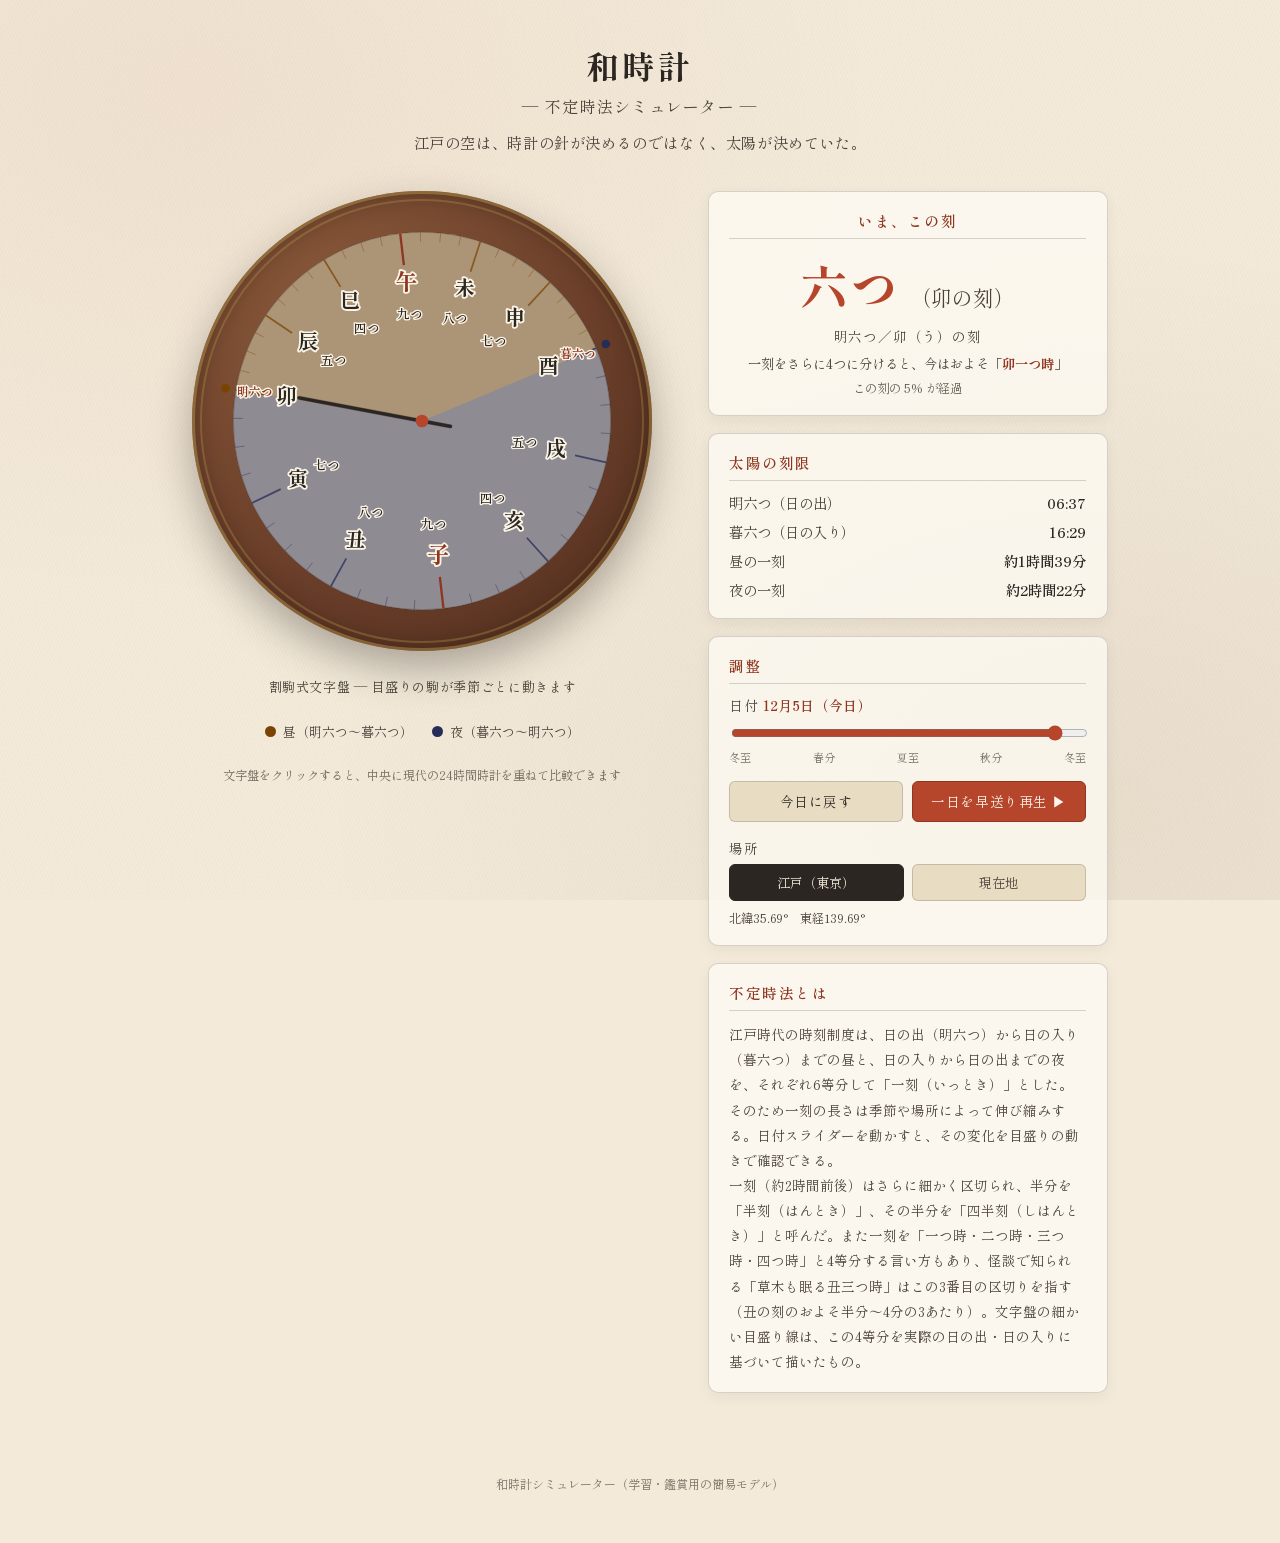
==== commit 8fbb2258: "現代時計オーバーレイ機能を追加し、色分けとレイアウトを調整" ====
--- a/index_standalone.html
+++ b/index_standalone.html
@@ -20,13 +20,19 @@
   --line: rgba(43, 38, 34, 0.18);
   --shadow: rgba(43, 38, 34, 0.35);
 
-  /* 昼夜の色分け（文字盤・凡例で共通使用） */
-  --day-ink: #96590f;
-  --day-arc: rgba(233, 168, 61, 0.4);
+  /* 昼夜の色分け（文字盤の帯・目盛り線・凡例で使用。文字そのものの色分けは
+     視認性を優先してやめ、常に濃色インクで統一している） */
+  --day-ink: #7a4400;
+  --day-arc: rgba(233, 168, 61, 0.32);
   --day-arc-strong: rgba(224, 150, 32, 0.6);
-  --night-ink: #313868;
-  --night-arc: rgba(28, 33, 71, 0.58);
+  --night-ink: #262c58;
+  --night-arc: rgba(28, 33, 71, 0.48);
   --night-arc-strong: rgba(20, 24, 56, 0.72);
+
+  /* 現代時計（定時法）オーバーレイ用の色 */
+  --modern-face: #eef1f5;
+  --modern-edge: #4a5262;
+  --modern-ink: #23272f;
 
   font-size: 16px;
 }
@@ -186,12 +192,19 @@
   width: 100%;
   height: 100%;
   display: block;
+  cursor: pointer;
 }
 
 .clock-caption {
   font-size: 0.82rem;
   color: var(--ink-soft);
   letter-spacing: 0.05em;
+}
+
+.clock-hint {
+  font-size: 0.76rem;
+  color: var(--ink-soft);
+  opacity: 0.75;
 }
 
 .clock-legend {
@@ -445,8 +458,8 @@
 
 .quarter-tick {
   stroke: var(--ink);
-  stroke-width: 0.6;
-  opacity: 0.4;
+  stroke-width: 0.7;
+  opacity: 0.55;
 }
 
 .quarter-tick.is-day {
@@ -459,8 +472,8 @@
 
 .koma-line {
   stroke: var(--ink);
-  stroke-width: 1.4;
-  opacity: 0.55;
+  stroke-width: 1.6;
+  opacity: 0.75;
 }
 
 .koma-line.is-day {
@@ -473,50 +486,49 @@
 
 .koma-line.is-major {
   stroke: var(--vermillion-dark);
-  stroke-width: 2;
+  stroke-width: 2.2;
   opacity: 1;
 }
 
+/* 文字盤の文字は、下地の色（昼＝琥珀／夜＝藍）に溶け込まないよう、
+   常に濃いインク色で統一し、周囲に生成り色のハロー（縁取り）を
+   つけてどんな背景の上でも判読できるようにしている。 */
 .koma-label {
   font-family: "Shippori Mincho", serif;
+  font-weight: 700;
   fill: var(--ink);
-  font-size: 15px;
+  font-size: 19px;
   text-anchor: middle;
   dominant-baseline: middle;
-}
-
-.koma-label.is-day {
-  fill: var(--day-ink);
-}
-
-.koma-label.is-night {
-  fill: var(--night-ink);
+  paint-order: stroke;
+  stroke: #faf4e6;
+  stroke-width: 3.5px;
+  stroke-linejoin: round;
 }
 
 .koma-label.is-major {
   fill: var(--vermillion-dark);
-  font-weight: 700;
+  font-weight: 800;
+  font-size: 21px;
 }
 
 .koma-sublabel {
   font-family: "Shippori Mincho", serif;
-  fill: var(--ink-soft);
-  font-size: 9px;
+  font-weight: 600;
+  fill: var(--ink);
+  font-size: 12px;
   text-anchor: middle;
   dominant-baseline: middle;
-}
-
-.koma-sublabel.is-day {
-  fill: var(--day-ink);
-}
-
-.koma-sublabel.is-night {
-  fill: var(--night-ink);
+  paint-order: stroke;
+  stroke: #faf4e6;
+  stroke-width: 2.6px;
+  stroke-linejoin: round;
 }
 
 .koma-sublabel.is-boundary {
   font-size: 11px;
-  font-weight: 700;
+  font-weight: 800;
+  fill: var(--vermillion-dark);
 }
 
 .rise-set-mark {
@@ -537,6 +549,38 @@
 
 .night-arc {
   fill: var(--night-arc);
+}
+
+/* --- 現代（定時法）の24時間時計オーバーレイ --- */
+.modern-clock-face {
+  fill: var(--modern-face);
+  stroke: var(--modern-edge);
+  stroke-width: 1.5;
+}
+
+.modern-tick {
+  stroke: var(--modern-edge);
+  stroke-width: 1;
+  opacity: 0.7;
+}
+
+.modern-tick.is-major {
+  stroke: var(--modern-ink);
+  stroke-width: 1.6;
+  opacity: 1;
+}
+
+.modern-label {
+  font-family: "Helvetica Neue", Arial, sans-serif;
+  font-weight: 700;
+  fill: var(--modern-ink);
+  font-size: 11px;
+  text-anchor: middle;
+  dominant-baseline: middle;
+}
+
+.modern-label.is-noon {
+  fill: var(--vermillion-dark);
 }
 
 .hand {
@@ -554,7 +598,7 @@
 </style>
 <link rel="preconnect" href="https://fonts.googleapis.com">
 <link rel="preconnect" href="https://fonts.gstatic.com" crossorigin>
-<link href="https://fonts.googleapis.com/css2?family=Shippori+Mincho:wght@400;600;800&family=Zen+Old+Mincho:wght@400;600&display=swap" rel="stylesheet">
+<link href="https://fonts.googleapis.com/css2?family=Shippori+Mincho:wght@400;600;700;800&family=Zen+Old+Mincho:wght@400;600&display=swap" rel="stylesheet">
 </head>
 <body>
 <div class="washi-bg"></div>
@@ -575,6 +619,7 @@
       <span class="legend-item legend-day"><span class="swatch"></span>昼（明六つ〜暮六つ）</span>
       <span class="legend-item legend-night"><span class="swatch"></span>夜（暮六つ〜明六つ）</span>
     </div>
+    <p class="clock-hint">文字盤をクリックすると、中央に現代の24時間時計を重ねて比較できます</p>
   </section>
 
   <section class="info-panel">
@@ -903,6 +948,7 @@
     locationMode: "edo", // 'edo' | 'here'
     dateOffsetDays: 0, // スライダーによる「今日」からの日数オフセット
     fastForward: null, // 早送り再生中の状態（null なら通常のリアルタイム表示）
+    showModernClock: false, // 文字盤クリックで、現代の24時間定時法時計を重ねて表示
   };
 
   const todayYMD = (() => {
@@ -927,7 +973,9 @@
   const svg = document.getElementById("clockFace");
   const CX = 200, CY = 200;
   const R_OUTER = 178, R_KOMA_OUT = 178, R_KOMA_IN = 148;
-  const R_LABEL = 130, R_SUBLABEL = 100, R_ARC = 178, R_HAND = 118, R_HAND_MINOR = 78;
+  const R_LABEL = 130, R_SUBLABEL = 100, R_SUBLABEL_BOUNDARY = 160, R_ARC = 178, R_HAND = 118, R_HAND_MINOR = 78;
+  // 現代の24時間時計オーバーレイ（不定時法の文字盤と同じ中心・同じ角度基準を共有する）
+  const R_MODERN = 85, R_MODERN_TICK_MAJOR_IN = 70, R_MODERN_TICK_MINOR_IN = 77, R_MODERN_LABEL = 60;
 
   function angleForHour(hourFloat) {
     // 12時（正午）を真上(0deg)、時計回りを正の角度とする
@@ -961,6 +1009,35 @@
     const node = document.createElementNS(SVG_NS, tag);
     for (const [k, v] of Object.entries(attrs)) node.setAttribute(k, v);
     return node;
+  }
+
+  // 現代（定時法）の24時間時計を、不定時法の文字盤と同じ中心・同じ角度基準
+  // （正午=真上、時計回り）で描く。角度基準を共有しているため、針は
+  // 描き直す必要がなく、外側の和時計と全く同じ向きを指したまま重なる。
+  function renderModernClock() {
+    svg.appendChild(el("circle", { cx: CX, cy: CY, r: R_MODERN, class: "modern-clock-face" }));
+    for (let h = 0; h < 24; h++) {
+      const isMajor = h % 3 === 0;
+      const angle = angleForHour(h);
+      const rIn = isMajor ? R_MODERN_TICK_MAJOR_IN : R_MODERN_TICK_MINOR_IN;
+      const pOut = polarToXY(R_MODERN, angle);
+      const pIn = polarToXY(rIn, angle);
+      svg.appendChild(
+        el("line", {
+          x1: pIn.x, y1: pIn.y, x2: pOut.x, y2: pOut.y,
+          class: `modern-tick${isMajor ? " is-major" : ""}`,
+        })
+      );
+      if (isMajor) {
+        const pLabel = polarToXY(R_MODERN_LABEL, angle);
+        const label = el("text", {
+          x: pLabel.x, y: pLabel.y,
+          class: `modern-label${h === 12 ? " is-noon" : ""}`,
+        });
+        label.textContent = String(h);
+        svg.appendChild(label);
+      }
+    }
   }
 
   function renderClockFace(cycle, nowHourAngle, timeZone) {
@@ -1001,9 +1078,13 @@
       label.textContent = b.eto;
       svg.appendChild(label);
 
-      // 明六つ・暮六つ（日の出・日の入り）は名称そのものを表示して境目を明示する
+      // 明六つ・暮六つ（日の出・日の入り）は名称そのものを表示して境目を明示する。
+      // この2つは卯・酉に近い、ほぼ水平な角度になりやすく、通常の位置（R_SUBLABEL）
+      // だと横書きの文字幅が中心方向へはみ出し、中央の現代時計オーバーレイや
+      // 卯・酉の文字と重なってしまう。十二支の文字（R_LABEL）より外側、
+      // 主目盛りの輪の内側という隙間（R_SUBLABEL_BOUNDARY）に配置して両方を避ける。
       const isRiseOrSet = b.kind === "明六つ" || b.kind === "暮六つ";
-      const pSub = polarToXY(R_SUBLABEL, angle);
+      const pSub = polarToXY(isRiseOrSet ? R_SUBLABEL_BOUNDARY : R_SUBLABEL, angle);
       const sub = el("text", {
         x: pSub.x, y: pSub.y,
         class: `koma-sublabel${dayNightClass}${isRiseOrSet ? " is-boundary" : ""}`,
@@ -1043,6 +1124,12 @@
         );
       }
     });
+
+    // 現代の24時間時計オーバーレイ（クリックでトグル）。針より先に描き、
+    // 針が両方の文字盤の上に重なって見えるようにする
+    if (state.showModernClock) {
+      renderModernClock();
+    }
 
     // 針（現在時刻を指す。二重描画で影をつける）
     const handEnd = polarToXY(R_HAND, nowHourAngle);
@@ -1264,7 +1351,16 @@
   locHereBtn.addEventListener("click", () => setLocation("here"));
 
   /* ------------------------------------------------------------------- *
-   * 10. 初期化
+   * 10. 現代時計オーバーレイの切り替え（文字盤クリック）
+   * ------------------------------------------------------------------- */
+
+  svg.addEventListener("click", () => {
+    state.showModernClock = !state.showModernClock;
+    render(currentInstant());
+  });
+
+  /* ------------------------------------------------------------------- *
+   * 11. 初期化
    * ------------------------------------------------------------------- */
 
   dateLabel.textContent = formatSimulatedDateLabel();
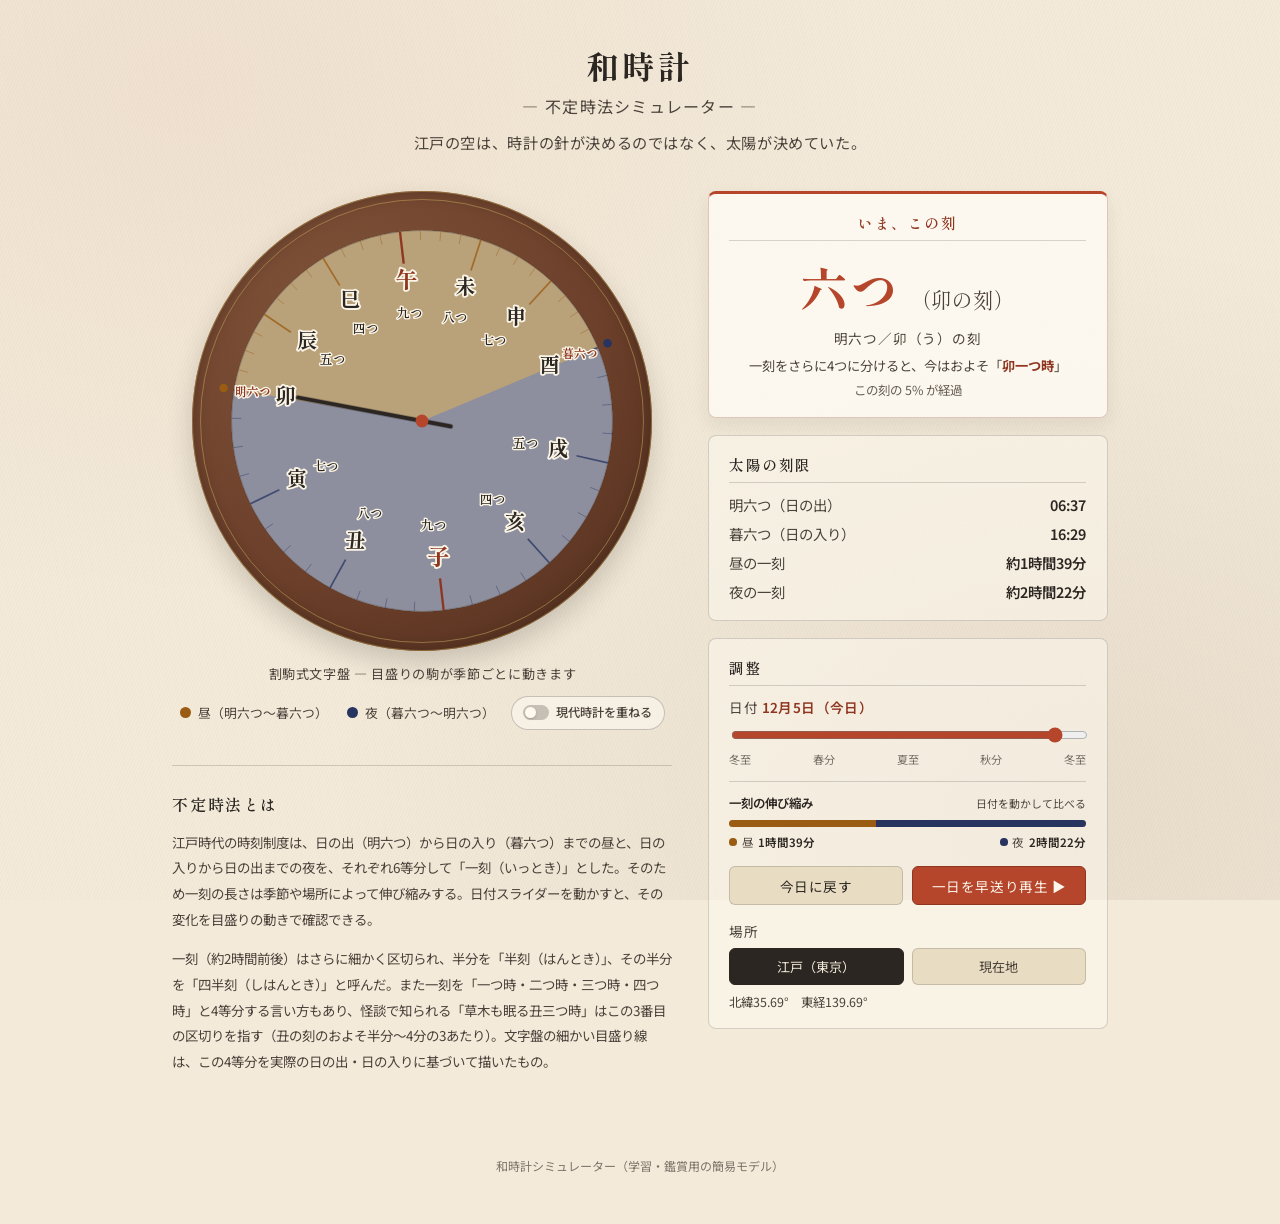
==== commit da129732: "Enhance koku display and modern clock toggle functionality - Improved koku length display for day an" ====
--- a/index_standalone.html
+++ b/index_standalone.html
@@ -22,12 +22,12 @@
 
   /* 昼夜の色分け（文字盤の帯・目盛り線・凡例で使用。文字そのものの色分けは
      視認性を優先してやめ、常に濃色インクで統一している） */
-  --day-ink: #7a4400;
-  --day-arc: rgba(233, 168, 61, 0.32);
-  --day-arc-strong: rgba(224, 150, 32, 0.6);
-  --night-ink: #262c58;
-  --night-arc: rgba(28, 33, 71, 0.48);
-  --night-arc-strong: rgba(20, 24, 56, 0.72);
+  --day-ink: #9a5b12;
+  --day-arc: rgba(218, 174, 96, 0.58);
+  --day-arc-strong: rgba(190, 128, 35, 0.78);
+  --night-ink: #27345f;
+  --night-arc: rgba(66, 77, 117, 0.58);
+  --night-arc-strong: rgba(38, 48, 91, 0.82);
 
   /* 現代時計（定時法）オーバーレイ用の色 */
   --modern-face: #eef1f5;
@@ -47,7 +47,7 @@
 }
 
 body {
-  font-family: "Shippori Mincho", "Zen Old Mincho", "Hiragino Mincho ProN", serif;
+  font-family: "Noto Sans JP", "Hiragino Kaku Gothic ProN", "Yu Gothic", sans-serif;
   color: var(--ink);
   background-color: var(--washi);
   min-height: 100vh;
@@ -77,6 +77,7 @@
   letter-spacing: 0.12em;
   font-weight: 800;
   color: var(--ink);
+  font-family: "Shippori Mincho", "Zen Old Mincho", "Hiragino Mincho ProN", serif;
 }
 
 .site-header h1 .sub {
@@ -86,6 +87,7 @@
   color: var(--ink-soft);
   letter-spacing: 0.08em;
   margin-top: 0.4rem;
+  font-family: "Noto Sans JP", "Hiragino Kaku Gothic ProN", "Yu Gothic", sans-serif;
 }
 
 .lead {
@@ -107,57 +109,9 @@
   align-items: start;
 }
 
-/* タブレット幅：2カラムは維持しつつ、詰めて収める */
-@media (max-width: 980px) {
-  .layout {
-    grid-template-columns: minmax(280px, 380px) minmax(240px, 340px);
-    gap: 1.5rem;
-  }
-  .clock-frame {
-    max-width: 340px;
-  }
-}
-
-/* スマートフォン幅：1カラムに積む。
-   文字盤の駒が動く様子を見ながら日付を調整できるよう、
-   「調整」カード（日付スライダー）を文字盤の直下に繰り上げる。 */
-@media (max-width: 700px) {
-  .layout {
-    grid-template-columns: 1fr;
-    justify-items: center;
-  }
-  .clock-frame {
-    max-width: 460px;
-  }
-  .controls {
-    order: -1;
-  }
-}
-
-/* 横向き（ランドスケープ）のスマートフォンなど、縦が狭い場合は
-   1カラムだと縦スクロールが過大になるため、幅に余裕がなくても
-   2カラムを維持して画面内に収める */
-@media (max-height: 500px) and (orientation: landscape) {
-  .site-header {
-    padding: 1rem 1rem 0.6rem;
-  }
-  .lead {
-    display: none;
-  }
-  .layout {
-    grid-template-columns: minmax(240px, 320px) minmax(220px, 320px);
-    gap: 1.2rem;
-    padding-top: 0.4rem;
-  }
-  .clock-frame {
-    max-width: 300px;
-  }
-  .card {
-    padding: 0.8rem 1rem;
-  }
-}
-
 .clock-panel {
+  grid-column: 1;
+  grid-row: 1;
   display: flex;
   flex-direction: column;
   align-items: center;
@@ -170,12 +124,12 @@
   aspect-ratio: 1 / 1;
   border-radius: 50%;
   background:
-    radial-gradient(circle at 32% 28%, var(--wood-light), var(--wood) 55%, var(--wood-dark) 100%);
-  padding: 18px;
+    radial-gradient(circle at 34% 30%, #81543a, var(--wood) 58%, var(--wood-dark) 100%);
+  padding: 16px;
   box-shadow:
-    0 18px 40px var(--shadow),
-    inset 0 0 0 3px rgba(184, 147, 74, 0.5),
-    inset 0 0 24px rgba(0,0,0,0.35);
+    0 12px 26px rgba(43, 38, 34, 0.2),
+    inset 0 0 0 1px rgba(184, 147, 74, 0.55),
+    inset 0 0 16px rgba(0,0,0,0.28);
   position: relative;
 }
 
@@ -184,7 +138,7 @@
   position: absolute;
   inset: 8px;
   border-radius: 50%;
-  border: 2px solid rgba(184, 147, 74, 0.35);
+  border: 1px solid rgba(196, 161, 91, 0.55);
   pointer-events: none;
 }
 
@@ -196,15 +150,19 @@
 }
 
 .clock-caption {
+  margin: 0;
   font-size: 0.82rem;
   color: var(--ink-soft);
   letter-spacing: 0.05em;
 }
 
-.clock-hint {
-  font-size: 0.76rem;
-  color: var(--ink-soft);
-  opacity: 0.75;
+.clock-tools {
+  width: 100%;
+  display: flex;
+  align-items: center;
+  justify-content: center;
+  flex-wrap: wrap;
+  gap: 0.65rem 1rem;
 }
 
 .clock-legend {
@@ -212,6 +170,55 @@
   gap: 1.2rem;
   font-size: 0.8rem;
   color: var(--ink-soft);
+}
+
+.modern-clock-toggle {
+  display: inline-flex;
+  align-items: center;
+  gap: 0.45rem;
+  min-height: 34px;
+  padding: 0.35rem 0.7rem;
+  border: 1px solid rgba(43, 38, 34, 0.24);
+  border-radius: 999px;
+  background: rgba(255, 252, 245, 0.5);
+  color: var(--ink-soft);
+  font: 500 0.76rem/1.2 "Noto Sans JP", "Yu Gothic", sans-serif;
+  cursor: pointer;
+  transition: border-color 0.15s ease, background-color 0.15s ease, color 0.15s ease;
+}
+
+.toggle-indicator {
+  width: 1.65rem;
+  height: 0.92rem;
+  padding: 2px;
+  border-radius: 999px;
+  background: rgba(43, 38, 34, 0.24);
+  transition: background-color 0.15s ease;
+}
+
+.toggle-indicator::after {
+  content: "";
+  display: block;
+  width: 0.67rem;
+  height: 0.67rem;
+  border-radius: 50%;
+  background: #fffaf0;
+  box-shadow: 0 1px 2px rgba(43, 38, 34, 0.25);
+  transition: transform 0.15s ease;
+}
+
+.modern-clock-toggle.is-active {
+  border-color: var(--ink);
+  background: var(--ink);
+  color: var(--washi);
+}
+
+.modern-clock-toggle.is-active .toggle-indicator {
+  background: var(--vermillion);
+}
+
+.modern-clock-toggle.is-active .toggle-indicator::after {
+  transform: translateX(0.73rem);
 }
 
 .clock-legend .legend-item {
@@ -236,6 +243,8 @@
 }
 
 .info-panel {
+  grid-column: 2;
+  grid-row: 1 / span 2;
   display: flex;
   flex-direction: column;
   gap: 1.1rem;
@@ -243,25 +252,34 @@
 }
 
 .card {
-  background: rgba(255, 252, 245, 0.72);
+  background: rgba(255, 252, 245, 0.46);
   border: 1px solid var(--line);
-  border-radius: 10px;
+  border-radius: 8px;
   padding: 1.1rem 1.3rem;
-  box-shadow: 0 4px 14px rgba(43, 38, 34, 0.06);
+  box-shadow: none;
 }
 
 .card h2 {
   margin: 0 0 0.7rem;
   font-size: 0.92rem;
   letter-spacing: 0.1em;
-  color: var(--vermillion-dark);
+  color: var(--ink);
   font-weight: 600;
   border-bottom: 1px solid var(--line);
   padding-bottom: 0.45rem;
+  font-family: "Shippori Mincho", "Zen Old Mincho", "Hiragino Mincho ProN", serif;
 }
 
 .current-koku {
   text-align: center;
+  background: rgba(255, 252, 245, 0.82);
+  border-color: rgba(142, 54, 32, 0.26);
+  border-top: 3px solid var(--vermillion);
+  box-shadow: 0 7px 18px rgba(43, 38, 34, 0.08);
+}
+
+.current-koku h2 {
+  color: var(--vermillion-dark);
 }
 
 .koku-display {
@@ -271,6 +289,11 @@
   gap: 0.6rem;
 }
 
+.koku-bell,
+.koku-eto {
+  font-family: "Shippori Mincho", "Zen Old Mincho", "Hiragino Mincho ProN", serif;
+}
+
 .koku-bell {
   font-size: 3rem;
   font-weight: 800;
@@ -299,6 +322,7 @@
 .koku-quarter strong {
   color: var(--vermillion-dark);
   font-weight: 700;
+  white-space: nowrap;
 }
 
 .koku-progress {
@@ -363,6 +387,84 @@
   margin-top: 0.2rem;
 }
 
+.koku-balance {
+  margin-top: 0.85rem;
+  padding-top: 0.75rem;
+  border-top: 1px solid var(--line);
+}
+
+.koku-balance-heading,
+.koku-balance-values {
+  display: flex;
+  align-items: baseline;
+  justify-content: space-between;
+  gap: 1rem;
+}
+
+.koku-balance-heading {
+  color: var(--ink);
+  font-size: 0.78rem;
+  font-weight: 600;
+}
+
+.koku-balance-heading small {
+  color: var(--ink-soft);
+  font-size: 0.68rem;
+  font-weight: 400;
+}
+
+.koku-balance-bar {
+  display: flex;
+  height: 7px;
+  margin: 0.5rem 0 0.45rem;
+  overflow: hidden;
+  border-radius: 999px;
+  background: rgba(43, 38, 34, 0.1);
+}
+
+.koku-balance-day,
+.koku-balance-night {
+  transition: width 0.18s ease;
+}
+
+.koku-balance-day {
+  background: var(--day-ink);
+}
+
+.koku-balance-night {
+  background: var(--night-ink);
+}
+
+.koku-balance-values {
+  color: var(--ink-soft);
+  font-size: 0.72rem;
+}
+
+.koku-balance-values span {
+  display: inline-flex;
+  align-items: center;
+  gap: 0.28rem;
+}
+
+.koku-balance-values i {
+  width: 0.48rem;
+  height: 0.48rem;
+  border-radius: 50%;
+}
+
+.balance-day i {
+  background: var(--day-ink);
+}
+
+.balance-night i {
+  background: var(--night-ink);
+}
+
+.koku-balance-values strong {
+  color: var(--ink);
+  font-weight: 600;
+}
+
 .buttons-row {
   display: flex;
   gap: 0.6rem;
@@ -375,7 +477,7 @@
   border: 1px solid var(--line);
   background: var(--washi-dark);
   color: var(--ink);
-  font-family: inherit;
+  font-family: "Noto Sans JP", "Yu Gothic", sans-serif;
   font-size: 0.85rem;
   letter-spacing: 0.04em;
   cursor: pointer;
@@ -409,7 +511,7 @@
   border: 1px solid var(--line);
   background: var(--washi-dark);
   color: var(--ink-soft);
-  font-family: inherit;
+  font-family: "Noto Sans JP", "Yu Gothic", sans-serif;
   font-size: 0.82rem;
   cursor: pointer;
 }
@@ -426,10 +528,30 @@
   color: var(--ink-soft);
 }
 
+.note {
+  grid-column: 1;
+  grid-row: 2;
+  padding: 1.6rem 0 0;
+  border-top: 1px solid var(--line);
+}
+
+.note h2 {
+  margin: 0 0 0.9rem;
+  color: var(--ink);
+  font: 600 1rem/1.5 "Shippori Mincho", "Zen Old Mincho", serif;
+  letter-spacing: 0.1em;
+}
+
+.note-copy {
+  display: grid;
+  grid-template-columns: 1fr;
+  gap: 0.9rem;
+}
+
 .note p {
   margin: 0;
-  font-size: 0.85rem;
-  line-height: 1.85;
+  font-size: 0.84rem;
+  line-height: 1.9;
   color: var(--ink-soft);
 }
 
@@ -585,20 +707,158 @@
 
 .hand {
   stroke: var(--ink);
-  stroke-width: 3;
+  stroke-width: 3.5;
   stroke-linecap: round;
 }
 
 .hand-shadow {
   stroke: rgba(0,0,0,0.25);
-  stroke-width: 4;
+  stroke-width: 5;
   stroke-linecap: round;
+}
+
+/* タブレット幅：説明を全幅に置き、2カラムの情報量を均衡させる。 */
+@media (max-width: 980px) {
+  .site-header {
+    padding-top: 2rem;
+  }
+
+  .layout {
+    grid-template-columns: minmax(280px, 1fr) minmax(300px, 1fr);
+    gap: 1.5rem;
+  }
+
+  .clock-frame {
+    max-width: 360px;
+  }
+
+  .clock-tools {
+    max-width: 360px;
+  }
+}
+
+/* スマートフォンでは、文字盤を見ながら日付を動かす学習導線を優先する。 */
+@media (max-width: 700px) {
+  .site-header {
+    padding: 1.35rem 0.9rem 0.65rem;
+  }
+
+  .site-header h1 {
+    font-size: 1.75rem;
+  }
+
+  .site-header h1 .sub {
+    margin-top: 0.25rem;
+    font-size: 0.85rem;
+  }
+
+  .lead {
+    margin-top: 0.55rem;
+    font-size: 0.84rem;
+    line-height: 1.65;
+  }
+
+  .layout {
+    grid-template-columns: 1fr;
+    justify-items: center;
+    gap: 1rem;
+    padding: 0.55rem 1rem 2.4rem;
+  }
+
+  .clock-panel {
+    grid-column: 1;
+    grid-row: 1;
+  }
+
+  .info-panel {
+    grid-column: 1;
+    grid-row: 2;
+  }
+
+  .note {
+    grid-column: 1;
+    grid-row: 3;
+  }
+
+  .clock-panel {
+    gap: 0.6rem;
+  }
+
+  .clock-frame {
+    width: min(82vw, 320px);
+    padding: 13px;
+  }
+
+  .clock-caption {
+    font-size: 0.76rem;
+  }
+
+  .clock-tools {
+    gap: 0.55rem;
+  }
+
+  .clock-legend {
+    gap: 0.8rem;
+    font-size: 0.74rem;
+  }
+
+  .modern-clock-toggle {
+    min-height: 32px;
+    font-size: 0.73rem;
+  }
+
+  .controls {
+    order: -1;
+  }
+
+  .card {
+    padding: 1rem 1.05rem;
+  }
+
+  .note {
+    padding-top: 1.25rem;
+  }
+
+  .buttons-row {
+    gap: 0.5rem;
+  }
+
+  .btn {
+    min-height: 44px;
+    padding-inline: 0.5rem;
+    font-size: 0.8rem;
+  }
+}
+
+/* 横向きのスマートフォンは2カラムを維持して操作範囲を収める。 */
+@media (max-height: 500px) and (orientation: landscape) {
+  .site-header {
+    padding: 0.8rem 1rem 0.4rem;
+  }
+
+  .lead {
+    display: none;
+  }
+
+  .layout {
+    grid-template-columns: minmax(240px, 320px) minmax(260px, 1fr);
+    gap: 1.2rem;
+    padding-top: 0.35rem;
+  }
+
+  .clock-frame {
+    max-width: 285px;
+  }
+
+  .card {
+    padding: 0.8rem 1rem;
+  }
 }
 
 </style>
 <link rel="preconnect" href="https://fonts.googleapis.com">
 <link rel="preconnect" href="https://fonts.gstatic.com" crossorigin>
-<link href="https://fonts.googleapis.com/css2?family=Shippori+Mincho:wght@400;600;700;800&family=Zen+Old+Mincho:wght@400;600&display=swap" rel="stylesheet">
+<link href="https://fonts.googleapis.com/css2?family=Noto+Sans+JP:wght@400;500;600;700&family=Shippori+Mincho:wght@400;600;700;800&family=Zen+Old+Mincho:wght@400;600&display=swap" rel="stylesheet">
 </head>
 <body>
 <div class="washi-bg"></div>
@@ -615,11 +875,16 @@
       <svg id="clockFace" viewBox="0 0 400 400" role="img" aria-label="和時計文字盤"></svg>
     </div>
     <p class="clock-caption">割駒式文字盤 ― 目盛りの駒が季節ごとに動きます</p>
-    <div class="clock-legend">
-      <span class="legend-item legend-day"><span class="swatch"></span>昼（明六つ〜暮六つ）</span>
-      <span class="legend-item legend-night"><span class="swatch"></span>夜（暮六つ〜明六つ）</span>
+    <div class="clock-tools">
+      <div class="clock-legend" aria-label="文字盤の昼夜の凡例">
+        <span class="legend-item legend-day"><span class="swatch"></span>昼（明六つ〜暮六つ）</span>
+        <span class="legend-item legend-night"><span class="swatch"></span>夜（暮六つ〜明六つ）</span>
+      </div>
+      <button id="modernClockToggle" class="modern-clock-toggle" type="button" aria-pressed="false">
+        <span class="toggle-indicator" aria-hidden="true"></span>
+        現代時計を重ねる
+      </button>
     </div>
-    <p class="clock-hint">文字盤をクリックすると、中央に現代の24時間時計を重ねて比較できます</p>
   </section>
 
   <section class="info-panel">
@@ -654,6 +919,20 @@
         <div class="season-marks">
           <span>冬至</span><span>春分</span><span>夏至</span><span>秋分</span><span>冬至</span>
         </div>
+        <div class="koku-balance">
+          <div class="koku-balance-heading">
+            <span>一刻の伸び縮み</span>
+            <small>日付を動かして比べる</small>
+          </div>
+          <div class="koku-balance-bar" role="img" aria-label="昼と夜の一刻の長さの比較">
+            <span id="dayKokuBar" class="koku-balance-day"></span>
+            <span id="nightKokuBar" class="koku-balance-night"></span>
+          </div>
+          <div class="koku-balance-values">
+            <span class="balance-day"><i></i>昼 <strong id="dayKokuCompact">―</strong></span>
+            <span class="balance-night"><i></i>夜 <strong id="nightKokuCompact">―</strong></span>
+          </div>
+        </div>
       </div>
 
       <div class="control-row buttons-row">
@@ -672,16 +951,18 @@
 
     </div>
 
-    <div class="card note">
-      <h2>不定時法とは</h2>
+  </section>
+
+  <section class="note" aria-labelledby="aboutWadokei">
+      <h2 id="aboutWadokei">不定時法とは</h2>
+      <div class="note-copy">
       <p>
         江戸時代の時刻制度は、日の出（明六つ）から日の入り（暮六つ）までの昼と、日の入りから日の出までの夜を、それぞれ6等分して「一刻（いっとき）」とした。そのため一刻の長さは季節や場所によって伸び縮みする。日付スライダーを動かすと、その変化を目盛りの動きで確認できる。
       </p>
       <p>
         一刻（約2時間前後）はさらに細かく区切られ、半分を「半刻（はんとき）」、その半分を「四半刻（しはんとき）」と呼んだ。また一刻を「一つ時・二つ時・三つ時・四つ時」と4等分する言い方もあり、怪談で知られる「草木も眠る丑三つ時」はこの3番目の区切りを指す（丑の刻のおよそ半分〜4分の3あたり）。文字盤の細かい目盛り線は、この4等分を実際の日の出・日の入りに基づいて描いたもの。
       </p>
-    </div>
-
+      </div>
   </section>
 
 </main>
@@ -1162,8 +1443,24 @@
 
     const dayLenMs = sunToday.sunset - sunToday.sunrise;
     const nightLenMs = sunTomorrow.sunrise - sunToday.sunset;
-    $("dayKokuLen").textContent = fmtDuration(dayLenMs / 6);
-    $("nightKokuLen").textContent = fmtDuration(nightLenMs / 6);
+    const dayKokuMs = dayLenMs / 6;
+    const nightKokuMs = nightLenMs / 6;
+    const dayKokuText = fmtDuration(dayKokuMs);
+    const nightKokuText = fmtDuration(nightKokuMs);
+    $("dayKokuLen").textContent = dayKokuText;
+    $("nightKokuLen").textContent = nightKokuText;
+    $("dayKokuCompact").textContent = dayKokuText.replace("約", "");
+    $("nightKokuCompact").textContent = nightKokuText.replace("約", "");
+
+    // 昼夜それぞれの一刻の長さを、合計4時間に対する比率として可視化する。
+    // 日付スライダーを動かすと文字盤と同時に伸縮し、不定時法の季節差を直感的に示す。
+    const dayRatio = (dayKokuMs / (dayKokuMs + nightKokuMs)) * 100;
+    $("dayKokuBar").style.width = `${dayRatio}%`;
+    $("nightKokuBar").style.width = `${100 - dayRatio}%`;
+    $("dayKokuBar").parentElement.setAttribute(
+      "aria-label",
+      `昼の一刻は${dayKokuText}、夜の一刻は${nightKokuText}`
+    );
   }
 
   /* ------------------------------------------------------------------- *
@@ -1187,6 +1484,18 @@
       $("kokuReading").textContent = "この地・この日は白夜／極夜のため、不定時法が定義できません。";
       $("kokuQuarterLabel").textContent = "―";
       $("kokuProgressText").textContent = "";
+      $("sunriseTime").textContent = "―";
+      $("sunsetTime").textContent = "―";
+      $("dayKokuLen").textContent = "―";
+      $("nightKokuLen").textContent = "―";
+      $("dayKokuCompact").textContent = "―";
+      $("nightKokuCompact").textContent = "―";
+      $("dayKokuBar").style.width = "50%";
+      $("nightKokuBar").style.width = "50%";
+      $("dayKokuBar").parentElement.setAttribute(
+        "aria-label",
+        "白夜または極夜のため、一刻の長さを比較できません"
+      );
       return;
     }
 
@@ -1272,6 +1581,7 @@
   const locEdoBtn = $("locEdoBtn");
   const locHereBtn = $("locHereBtn");
   const locStatus = $("locStatus");
+  const modernClockToggle = $("modernClockToggle");
 
   dateSlider.min = 0;
   dateSlider.max = daysInYear - 1;
@@ -1351,13 +1661,19 @@
   locHereBtn.addEventListener("click", () => setLocation("here"));
 
   /* ------------------------------------------------------------------- *
-   * 10. 現代時計オーバーレイの切り替え（文字盤クリック）
+   * 10. 現代時計オーバーレイの切り替え
    * ------------------------------------------------------------------- */
 
-  svg.addEventListener("click", () => {
+  function toggleModernClock() {
     state.showModernClock = !state.showModernClock;
+    modernClockToggle.classList.toggle("is-active", state.showModernClock);
+    modernClockToggle.setAttribute("aria-pressed", String(state.showModernClock));
     render(currentInstant());
-  });
+  }
+
+  modernClockToggle.addEventListener("click", toggleModernClock);
+  // 文字盤そのものをクリックする従来の操作も残す。
+  svg.addEventListener("click", toggleModernClock);
 
   /* ------------------------------------------------------------------- *
    * 11. 初期化
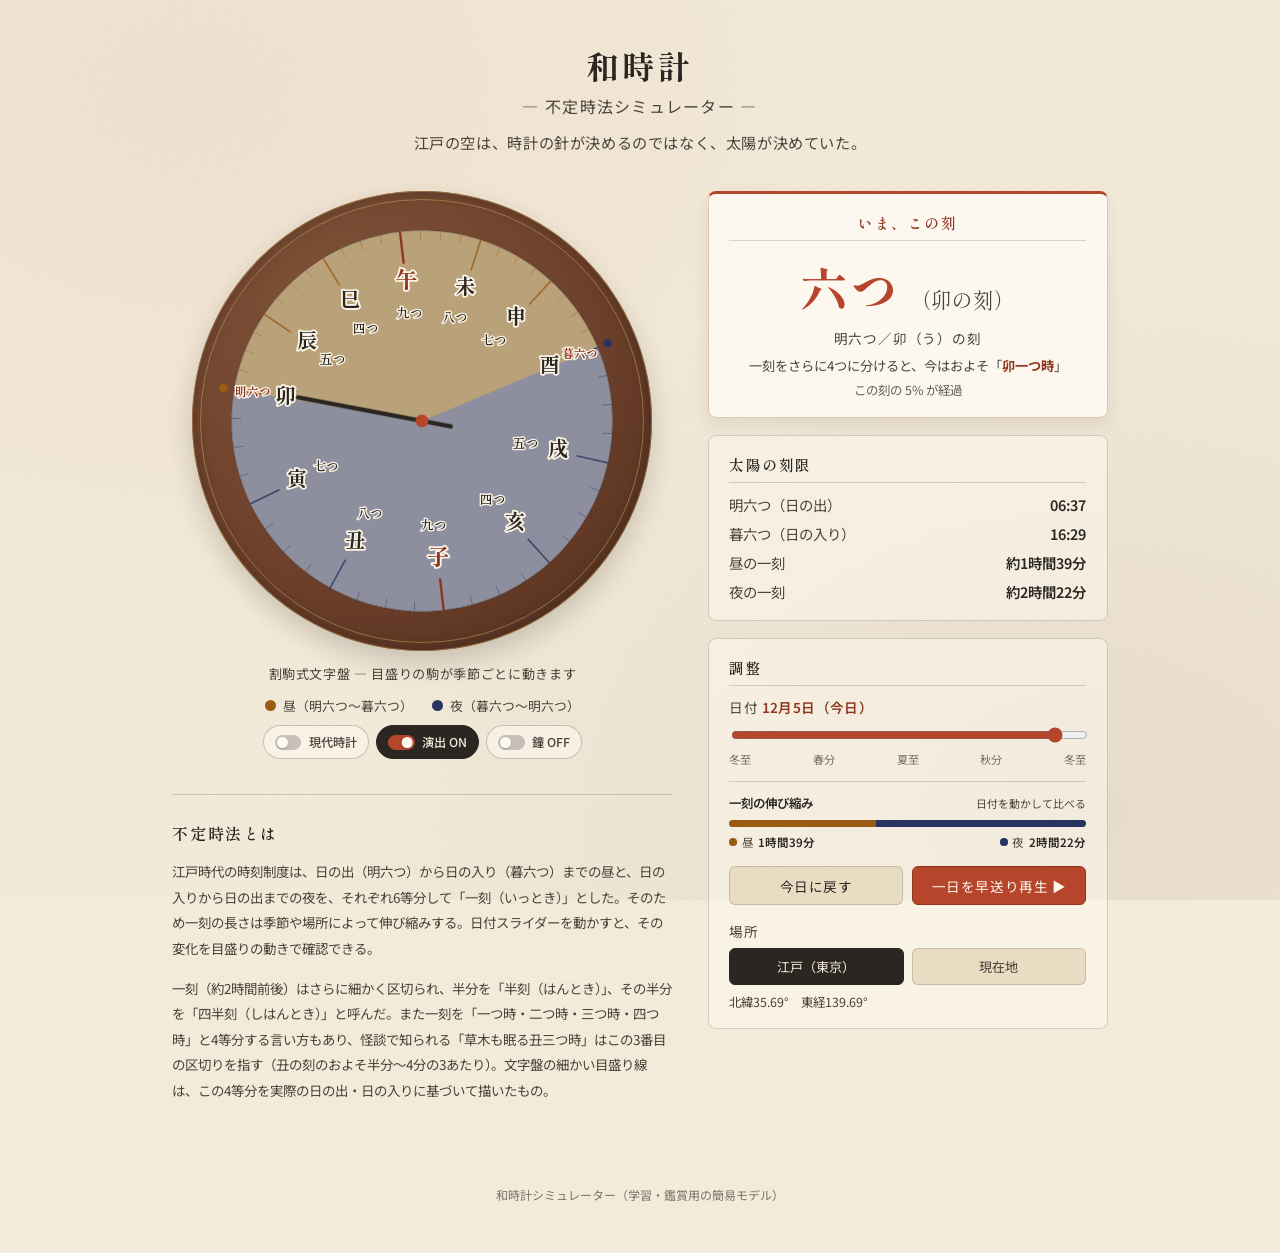
==== commit 490b25f9: "feat: add seasonal animations and bell sounds - Introduced seasonal motifs and everyday motifs for a" ====
--- a/index_standalone.html
+++ b/index_standalone.html
@@ -118,9 +118,17 @@
   gap: 0.8rem;
 }
 
+.clock-stage {
+  position: relative;
+  width: 100%;
+  max-width: 460px;
+  aspect-ratio: 1 / 1;
+}
+
 .clock-frame {
   width: 100%;
   max-width: 460px;
+  margin-inline: auto;
   aspect-ratio: 1 / 1;
   border-radius: 50%;
   background:
@@ -133,6 +141,61 @@
   position: relative;
 }
 
+.event-panels {
+  position: absolute;
+  inset: 0;
+  z-index: 3;
+  pointer-events: none;
+}
+
+.event-panel {
+  position: absolute;
+  width: min(34%, 145px);
+  min-height: 54px;
+  padding: 0.42rem 0.52rem;
+  border: 1px solid color-mix(in srgb, var(--event-color, var(--vermillion)) 45%, transparent);
+  border-left: 3px solid var(--event-color, var(--vermillion));
+  border-radius: 5px;
+  background: rgba(250, 245, 234, 0.92);
+  box-shadow: 0 5px 16px rgba(43, 38, 34, 0.16);
+  color: var(--ink);
+  opacity: 0;
+  transform: translateY(5px) scale(0.96);
+  transition: opacity 0.3s ease, transform 0.3s ease;
+}
+
+.event-panel.is-visible {
+  opacity: 1;
+  transform: translateY(0) scale(1);
+}
+
+.event-panel-nw { top: 3%; left: 1%; }
+.event-panel-ne { top: 3%; right: 1%; }
+.event-panel-sw { bottom: 3%; left: 1%; }
+.event-panel-se { right: 1%; bottom: 3%; }
+
+.event-panel-kicker,
+.event-panel time {
+  display: block;
+  color: var(--ink-soft);
+  font: 500 0.62rem/1.3 "Noto Sans JP", "Yu Gothic", sans-serif;
+  letter-spacing: 0.04em;
+}
+
+.event-panel strong {
+  display: block;
+  overflow: hidden;
+  font: 700 0.76rem/1.35 "Shippori Mincho", "Yu Mincho", serif;
+  text-overflow: ellipsis;
+  white-space: nowrap;
+}
+
+.event-panel time {
+  margin-top: 0.1rem;
+  color: var(--event-color, var(--vermillion));
+  font-weight: 700;
+}
+
 .clock-frame::before {
   content: "";
   position: absolute;
@@ -163,6 +226,14 @@
   justify-content: center;
   flex-wrap: wrap;
   gap: 0.65rem 1rem;
+}
+
+.clock-switches {
+  display: inline-flex;
+  align-items: center;
+  justify-content: center;
+  flex-wrap: wrap;
+  gap: 0.45rem;
 }
 
 .clock-legend {
@@ -219,6 +290,225 @@
 
 .modern-clock-toggle.is-active .toggle-indicator::after {
   transform: translateX(0.73rem);
+}
+
+/* --- 時刻に連動する季節演出レイヤー --- */
+.animation-layer {
+  position: fixed;
+  inset: 0;
+  z-index: 20;
+  overflow: hidden;
+  pointer-events: none;
+  contain: layout paint;
+}
+
+.zodiac-crossing {
+  --travel-y: 43vh;
+  position: absolute;
+  top: var(--travel-y);
+  left: 0;
+  display: flex;
+  align-items: flex-end;
+  gap: 0;
+  transform: translate3d(-230px, 0, 0);
+  filter: drop-shadow(0 7px 7px rgba(43, 38, 34, 0.22));
+  animation: zodiac-travel 14s cubic-bezier(0.25, 0.52, 0.35, 0.96) forwards;
+  will-change: transform, opacity;
+}
+
+.zodiac-sprite {
+  width: clamp(116px, 14vw, 180px);
+  aspect-ratio: 384 / 341;
+  background-image: url("[data-uri]